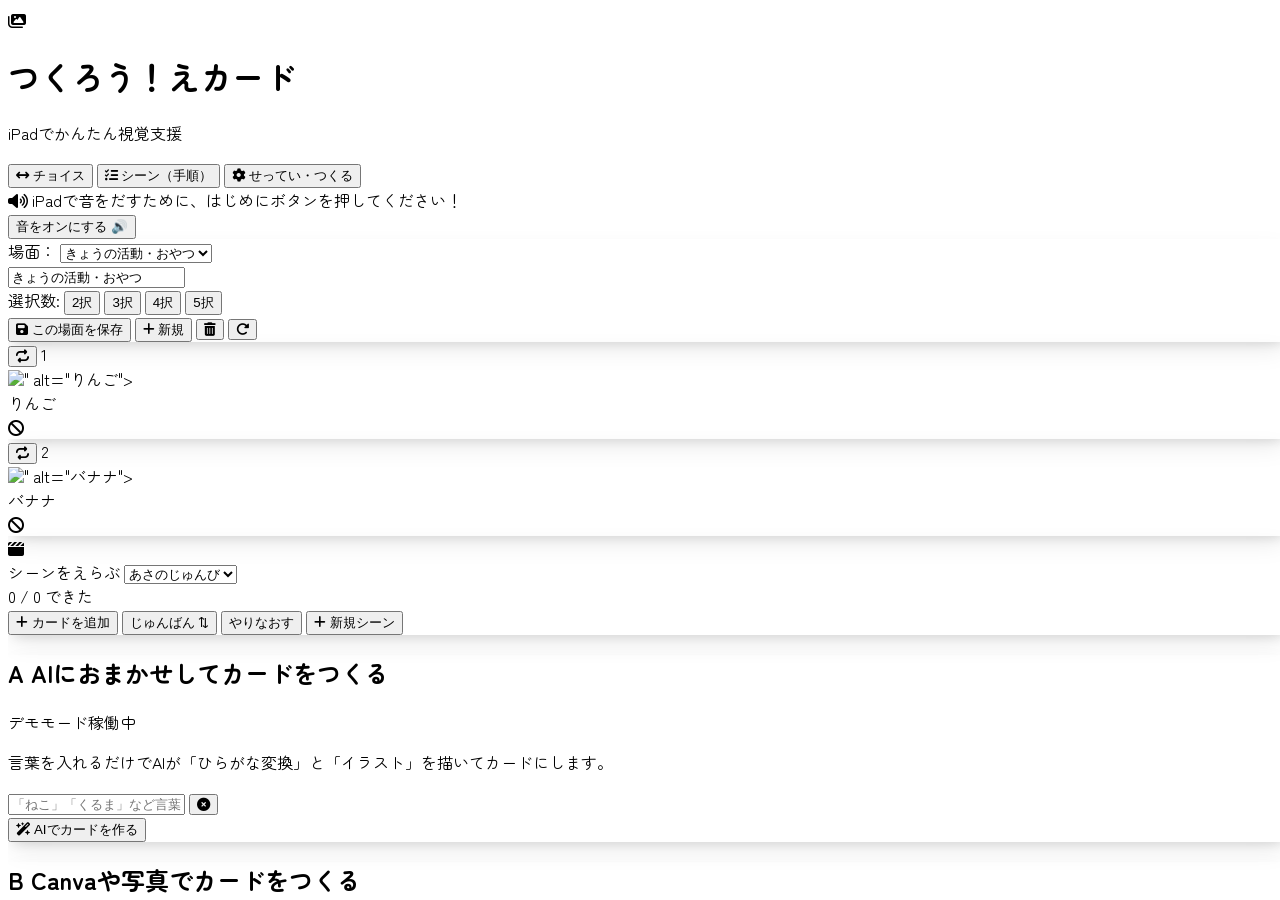
==== index.html @ 582c9079 "Update index.html" ====
<!DOCTYPE html>
<html lang="ja">
<head>
  <meta charset="UTF-8">
  <meta name="viewport" content="width=device-width, initial-scale=1.0, maximum-scale=1.0, user-scalable=no">
  <title>つくろう！えカード</title>
  
  <meta name="apple-mobile-web-app-capable" content="yes">
  <meta name="apple-mobile-web-app-status-bar-style" content="default">
  <meta name="apple-mobile-web-app-title" content="えカード">
  <link rel="apple-touch-icon" href="data:image/svg+xml;utf8,<svg xmlns='http://www.w3.org/2000/svg' viewBox='0 0 100 100'><rect width='100' height='100' rx='20' fill='%236366f1'/><path d='M30,35 Q50,20 70,35 Q80,55 70,70 Q50,85 30,70 Q20,55 30,35 Z' fill='%23ffd1dc'/><circle cx='40' cy='45' r='5' fill='%23fff'/><circle cx='60' cy='45' r='5' fill='%23fff'/><path d='M45,60 Q50,65 55,60' stroke='%23fff' stroke-width='4' stroke-linecap='round' fill='none'/></svg>">

  <script src="https://cdn.tailwindcss.com"></script>
  <link rel="stylesheet" href="https://cdnjs.cloudflare.com/ajax/libs/font-awesome/6.4.0/css/all.min.css">
  <link href="https://fonts.googleapis.com/css2?family=Kosugi+Maru&family=Zen+Maru+Gothic:wght@400;700&display=swap" rel="stylesheet">
  <style>
    body {
      font-family: 'Zen Maru Gothic', 'Kosugi Maru', sans-serif;
      user-select: none;
      -webkit-user-select: none;
      overflow-x: hidden;
    }
    html, body {
      position: fixed;
      width: 100%;
      height: 100%;
    }
    #app-container {
      height: 100%;
      overflow-y: auto;
      -webkit-overflow-scrolling: touch;
    }
    .card-shadow {
      box-shadow: 0 10px 25px -5px rgba(0, 0, 0, 0.1), 0 8px 10px -6px rgba(0, 0, 0, 0.1);
    }
    @keyframes card-bounce {
      0%, 100% { transform: scale(1); }
      50% { transform: scale(1.08); }
    }
    .selected-bounce {
      animation: card-bounce 0.4s ease-in-out;
    }
    @keyframes star-spin {
      0% { transform: scale(0) rotate(0deg); opacity: 0; }
      50% { transform: scale(1.2) rotate(180deg); opacity: 1; }
      100% { transform: scale(1) rotate(360deg); opacity: 1; }
    }
    .star-animation {
      animation: star-spin 0.6s cubic-bezier(0.175, 0.885, 0.32, 1.275) forwards;
    }
    .toggle-checkbox:checked {
      right: 0;
      border-color: #6366f1;
      background-color: #4f46e5;
    }
    .toggle-checkbox:checked + .toggle-label {
      background-color: #a5b4fc;
    }
  </style>
</head>
<body class="bg-indigo-50 text-slate-800">

  <div id="app-container" class="flex flex-col min-h-screen">
    
    <!-- Header -->
    <header class="bg-white border-b-4 border-indigo-200 px-6 py-4 flex flex-col sm:flex-row items-center justify-between gap-4 shrink-0 shadow-sm">
      <div class="flex items-center gap-3">
        <div class="bg-indigo-500 text-white p-3 rounded-2xl shadow-md transform rotate-[-2deg]">
          <i class="fa-solid fa-images text-2xl"></i>
        </div>
        <div>
          <h1 class="text-2xl font-bold text-indigo-700 tracking-wide">つくろう！えカード</h1>
          <p class="text-xs text-indigo-400 font-bold">iPadでかんたん視覚支援</p>
        </div>
      </div>

      <!-- Navigation Tabs -->
      <nav class="flex flex-wrap bg-indigo-100 p-1.5 rounded-2xl gap-1.5 justify-center">
        <button onclick="switchTab('practice')" id="tab-practice" class="px-6 py-2.5 rounded-xl text-sm font-black transition-all duration-300 flex items-center gap-1.5 bg-white text-indigo-700 shadow-sm">
          <i class="fa-solid fa-arrows-left-right"></i> チョイス
        </button>
        <button onclick="switchTab('scenes')" id="tab-scenes" class="px-6 py-2.5 rounded-xl text-sm font-black transition-all duration-300 flex items-center gap-1.5 text-amber-700 hover:bg-white/50">
          <i class="fa-solid fa-list-check text-amber-500"></i> シーン（手順）
        </button>
        <button onclick="switchTab('settings')" id="tab-settings" class="px-6 py-2.5 rounded-xl text-sm font-black transition-all duration-300 flex items-center gap-1.5 text-teal-700 hover:bg-white/50">
          <i class="fa-solid fa-gear text-teal-500"></i> せってい・つくる
        </button>
      </nav>
    </header>

    <!-- Main Content Area -->
    <main class="flex-grow p-4 sm:p-6 max-w-7xl mx-auto w-full flex flex-col">
      
      <!-- Audio Banner -->
      <div id="audio-banner" class="mb-4 bg-amber-100 border-2 border-amber-300 text-amber-800 p-3.5 rounded-2xl flex items-center justify-between gap-3 shadow-sm">
        <div class="flex items-center gap-3">
          <i class="fa-solid fa-volume-high text-xl animate-bounce"></i>
          <span class="text-sm font-bold">iPadで音をだすために、はじめにボタンを押してください！</span>
        </div>
        <button onclick="enableAudio()" class="bg-amber-500 hover:bg-amber-600 text-white px-4 py-2 rounded-xl text-xs font-bold shadow transition-all whitespace-nowrap">
          音をオンにする 🔊
        </button>
      </div>

      <!-- TAB 1: CHOICE -->
      <section id="page-practice" class="space-y-4 flex-grow flex flex-col justify-between">
        
        <!-- Choice Top Control Bar -->
        <div class="bg-white p-4 rounded-3xl border-4 border-indigo-200 card-shadow flex flex-col lg:flex-row items-center justify-between gap-4">
          
          <div class="flex flex-wrap items-center gap-3 w-full lg:w-auto">
            <div class="flex items-center gap-2">
              <span class="text-xs font-black text-indigo-700 whitespace-nowrap">場面：</span>
              <select id="choice-scene-select" onchange="onChoiceSceneSelectChange(this.value)" class="bg-indigo-50 border-2 border-indigo-300 text-indigo-900 text-sm font-black rounded-xl px-3 py-2 focus:outline-none focus:border-indigo-500 cursor-pointer min-w-[150px]">
              </select>
            </div>
            
            <div class="flex items-center gap-1.5 flex-grow sm:flex-grow-0">
              <input type="text" id="choice-scene-name-input" placeholder="場面の名前 (例: おやつ)" class="bg-slate-50 border-2 border-slate-200 text-slate-800 text-sm font-bold rounded-xl px-3 py-1.5 focus:outline-none focus:border-indigo-400 w-full sm:w-44">
            </div>
          </div>

          <div class="flex flex-wrap items-center gap-2 w-full lg:w-auto justify-end">
            <div class="flex items-center bg-slate-100 p-1 rounded-2xl border border-slate-200">
              <span class="text-[10px] font-black text-slate-500 px-1.5">選択数:</span>
              <button onclick="setChoiceCount(2)" id="btn-choice-count-2" class="px-3 py-1.5 rounded-xl text-xs font-black transition-all bg-indigo-600 text-white shadow-sm">2択</button>
              <button onclick="setChoiceCount(3)" id="btn-choice-count-3" class="px-3 py-1.5 rounded-xl text-xs font-black transition-all text-slate-600 hover:bg-white/60">3択</button>
              <button onclick="setChoiceCount(4)" id="btn-choice-count-4" class="px-3 py-1.5 rounded-xl text-xs font-black transition-all text-slate-600 hover:bg-white/60">4択</button>
              <button onclick="setChoiceCount(5)" id="btn-choice-count-5" class="px-3 py-1.5 rounded-xl text-xs font-black transition-all text-slate-600 hover:bg-white/60">5択</button>
            </div>

            <button onclick="saveCurrentChoiceScene()" class="bg-emerald-600 hover:bg-emerald-700 text-white px-4 py-2 rounded-xl text-xs font-black shadow transition-all whitespace-nowrap flex items-center gap-1">
              <i class="fa-solid fa-floppy-disk"></i> この場面を保存
            </button>
            <button onclick="createNewChoiceScene()" class="bg-indigo-600 hover:bg-indigo-700 text-white px-3.5 py-2 rounded-xl text-xs font-black shadow transition-all whitespace-nowrap flex items-center gap-1">
              <i class="fa-solid fa-plus"></i> 新規
            </button>
            <button onclick="deleteCurrentChoiceScene()" class="bg-rose-50 hover:bg-rose-100 text-rose-600 border border-rose-200 px-3 py-2 rounded-xl text-xs font-black transition-all whitespace-nowrap" title="現在の場面を削除">
              <i class="fa-solid fa-trash-can"></i>
            </button>
            <button onclick="resetPracticeSelection()" class="bg-slate-100 hover:bg-slate-200 text-slate-700 px-3 py-2 rounded-xl text-xs font-black transition-all whitespace-nowrap" title="選び直す">
              <i class="fa-solid fa-rotate-right"></i>
            </button>
          </div>

        </div>

        <div id="choice-cards-container" class="my-auto py-2 flex-grow flex items-center justify-center w-full min-h-[320px]">
        </div>

      </section>

      <!-- TAB 2: SCENES -->
      <section id="page-scenes" class="hidden space-y-4 flex-grow flex-col">
        <div class="bg-white p-4 rounded-3xl border-4 border-amber-200 card-shadow flex flex-col md:flex-row items-center justify-between gap-4">
          <div class="flex items-center gap-3 w-full md:w-auto">
            <div class="bg-amber-500 text-white w-10 h-10 rounded-2xl flex items-center justify-center text-lg font-black shadow-sm">
              <i class="fa-solid fa-clapperboard"></i>
            </div>
            <div class="flex-grow">
              <span class="text-[10px] font-black text-amber-600 uppercase tracking-wider block">シーンをえらぶ</span>
              <select id="scene-select" onchange="onSceneSelectChange(this.value)" class="bg-amber-50 border-2 border-amber-300 text-amber-900 text-base font-black rounded-xl px-3 py-1.5 focus:outline-none focus:border-amber-500 cursor-pointer w-full sm:w-64">
              </select>
            </div>
          </div>

          <div class="flex flex-wrap items-center gap-2 w-full md:w-auto justify-end">
            <div class="flex-grow md:flex-grow-0 w-36 sm:w-44 bg-slate-100 h-6 rounded-full p-0.5 overflow-hidden relative border border-slate-200">
              <div id="scene-progress" class="bg-amber-400 h-full rounded-full transition-all duration-500" style="width: 0%"></div>
              <span id="scene-progress-text" class="absolute inset-0 text-[10px] font-black text-slate-700 text-center flex items-center justify-center">0 / 0 できた</span>
            </div>
            <button onclick="openAddCardToSceneModal()" class="bg-indigo-600 hover:bg-indigo-700 text-white px-3.5 py-2 rounded-xl text-xs font-black shadow transition-all whitespace-nowrap flex items-center gap-1">
              <i class="fa-solid fa-plus"></i> カードを追加
            </button>
            <button onclick="toggleSceneSortMode()" id="btn-sort-scene" class="bg-amber-50 hover:bg-amber-100 text-amber-800 border border-amber-300 px-3.5 py-2 rounded-xl text-xs font-black shadow-sm transition-all whitespace-nowrap">
              じゅんばん ⇅
            </button>
            <button onclick="resetCurrentScene()" class="bg-slate-100 hover:bg-slate-200 text-slate-700 px-3.5 py-2 rounded-xl text-xs font-black transition-all whitespace-nowrap">
              やりなおす
            </button>
            <button onclick="openNewSceneModal()" class="bg-emerald-600 hover:bg-emerald-700 text-white px-3.5 py-2 rounded-xl text-xs font-black shadow transition-all whitespace-nowrap flex items-center gap-1">
              <i class="fa-solid fa-plus"></i> 新規シーン
            </button>
          </div>
        </div>

        <div id="scene-grid" class="grid grid-cols-2 sm:grid-cols-4 md:grid-cols-6 lg:grid-cols-7 gap-3 py-2 flex-grow items-stretch"></div>
      </section>

      <!-- TAB 3: SETTINGS & CREATE -->
      <section id="page-settings" class="hidden space-y-6 flex-grow flex-col">
        
        <!-- CARD CREATION SECTION -->
        <div class="grid grid-cols-1 lg:grid-cols-2 gap-6">
          <!-- Plan A: AI -->
          <div class="bg-white p-5 rounded-3xl border-4 border-indigo-100 card-shadow flex flex-col justify-between">
            <div>
              <div class="flex items-center justify-between mb-3">
                <h2 class="text-base sm:text-lg font-black text-slate-700 flex items-center gap-2">
                  <span class="bg-indigo-100 text-indigo-700 w-7 h-7 rounded-full flex items-center justify-center text-sm font-black">A</span>
                  AIにおまかせしてカードをつくる
                </h2>
                <span id="api-status-badge" class="px-2.5 py-1 rounded-full text-[10px] font-black bg-amber-100 text-amber-800 border border-amber-200">
                  デモモード稼働中
                </span>
              </div>
              <p class="text-xs text-slate-400 mb-4">言葉を入れるだけでAIが「ひらがな変換」と「イラスト」を描いてカードにします。</p>
              
              <div class="relative w-full mb-3">
                <input type="text" id="card-input-word" placeholder="「ねこ」「くるま」など言葉をいれてね" 
                       class="w-full px-4 py-3.5 bg-slate-50 border-2 border-slate-200 rounded-xl focus:outline-none focus:border-indigo-400 text-base font-medium transition-all">
                <button onclick="clearInput()" class="absolute right-3 top-1/2 -translate-y-1/2 text-slate-400 hover:text-slate-600">
                  <i class="fa-solid fa-circle-xmark text-lg"></i>
                </button>
              </div>
            </div>
            
            <div class="flex items-center justify-end gap-3 pt-2">
              <button onclick="generateCard()" id="btn-generate" class="bg-gradient-to-r from-indigo-500 to-indigo-600 hover:from-indigo-600 hover:to-indigo-700 text-white px-6 py-3.5 rounded-xl font-bold text-sm shadow-md transition-all flex items-center justify-center gap-2 w-full sm:w-auto">
                <i class="fa-solid fa-wand-magic-sparkles"></i> AIでカードを作る
              </button>
            </div>
          </div>

          <!-- Plan B: Upload -->
          <div class="bg-white p-5 rounded-3xl border-4 border-teal-100 card-shadow flex flex-col justify-between">
            <div>
              <h2 class="text-base sm:text-lg font-black text-slate-700 flex items-center gap-2 mb-3">
                <span class="bg-teal-100 text-teal-700 w-7 h-7 rounded-full flex items-center justify-center text-sm font-black">B</span>
                Canvaや写真でカードをつくる
              </h2>
              <p class="text-xs text-slate-400 mb-4">iPadの写真アルバムやCanvaの画像を選んで、オリジナルの絵カードを作れます。</p>
              
              <div class="grid grid-cols-1 sm:grid-cols-2 gap-3 mb-3">
                <input type="text" id="upload-card-word" placeholder="えカードの名前 (例: ぶどう)" 
                       class="w-full px-4 py-3 bg-slate-50 border-2 border-slate-200 rounded-xl focus:outline-none focus:border-teal-400 text-sm font-medium transition-all">
                
                <div class="relative w-full">
                  <input type="file" id="upload-card-file" accept="image/*" onchange="previewUploadImage(event)" class="hidden">
                  <button type="button" onclick="triggerUploadFileInput()" class="w-full bg-slate-100 hover:bg-slate-200 border-2 border-dashed border-slate-300 hover:border-teal-300 text-slate-600 py-3 rounded-xl text-xs font-black transition-all flex items-center justify-center gap-2">
                    <i class="fa-solid fa-cloud-arrow-up text-sm text-teal-600"></i> <span id="upload-file-label-text">画像ファイルを選択</span>
                  </button>
                </div>
              </div>
            </div>

            <div class="flex items-center justify-between gap-3 border-t border-slate-100 pt-3">
              <div class="flex items-center gap-2">
                <div id="upload-preview-container" class="hidden w-11 h-11 bg-slate-100 border border-slate-200 rounded-lg overflow-hidden flex items-center justify-center p-0.5 relative">
                  <img id="upload-preview-img" class="w-full h-full object-contain" src="" alt="">
                </div>
                <div class="flex flex-col">
                  <span id="upload-status-subtext" class="text-[10px] text-slate-400 font-bold max-w-[140px] truncate">画像未選択</span>
                  <button type="button" id="btn-reselect-upload" onclick="triggerUploadFileInput()" class="hidden text-[10px] text-teal-600 hover:underline font-bold text-left">別の画像を選び直す ↺</button>
                </div>
              </div>
              <button onclick="createUploadedCard()" class="bg-teal-600 hover:bg-teal-700 text-white px-6 py-3 rounded-xl font-bold text-sm shadow-md transition-all flex items-center justify-center gap-2">
                <i class="fa-solid fa-circle-check"></i> この画像で登録
              </button>
            </div>
          </div>
        </div>

        <!-- LIBRARY MANAGER SECTION -->
        <div class="bg-white p-6 rounded-3xl border-4 border-indigo-100 card-shadow">
          <div class="flex flex-col sm:flex-row items-start sm:items-center justify-between gap-3 mb-4 pb-3 border-b border-slate-100">
            <h2 class="text-lg font-bold text-slate-700 flex items-center gap-2">
              <i class="fa-solid fa-box-archive text-indigo-500"></i>
              登録済みの絵カード（ライブラリ）
              <span id="library-count" class="bg-indigo-100 text-indigo-700 text-xs px-2.5 py-1 rounded-full font-bold">0枚</span>
            </h2>
            
            <div class="flex flex-wrap items-center gap-2 w-full sm:w-auto">
              <button onclick="confirmResetLibrary()" class="text-xs text-rose-500 hover:text-rose-700 font-bold flex items-center gap-1 px-3 py-2 rounded-xl hover:bg-rose-50 transition-all">
                <i class="fa-solid fa-trash-can"></i> すべて削除
              </button>
            </div>
          </div>

          <div id="library-empty" class="flex-grow flex flex-col items-center justify-center py-8 text-slate-400">
            <div class="bg-slate-50 p-6 rounded-full mb-3">
              <i class="fa-regular fa-image text-4xl text-slate-300"></i>
            </div>
            <p class="text-sm font-bold">まだ絵カードがありません</p>
          </div>

          <div id="library-grid" class="hidden grid grid-cols-2 sm:grid-cols-3 md:grid-cols-4 lg:grid-cols-6 gap-4 overflow-y-auto max-h-[350px] p-1"></div>
        </div>

        <!-- BACKUP & RESTORE -->
        <div class="bg-white p-5 rounded-3xl border-4 border-indigo-200 card-shadow">
          <div class="flex items-center gap-2 border-b-2 border-slate-100 pb-3 mb-4">
            <span class="bg-indigo-600 text-white w-8 h-8 rounded-full flex items-center justify-center text-sm">
              <i class="fa-solid fa-floppy-disk"></i>
            </span>
            <h2 class="text-xl font-black text-slate-800">絵カード・シーン・チョイスのバックアップ保存</h2>
          </div>
          <p class="text-xs text-slate-500 mb-4 leading-relaxed">
            作った絵カードや全シーン、チョイスの全場面設定を<strong>1つのバックアップファイルとしてダウンロード保存</strong>できます。
          </p>
          
          <div class="grid grid-cols-1 sm:grid-cols-2 gap-3">
            <button onclick="exportBackupData()" class="bg-indigo-600 hover:bg-indigo-700 text-white p-4 rounded-2xl font-black text-sm shadow transition-all flex items-center justify-center gap-2">
              <i class="fa-solid fa-download text-lg"></i>
              バックアップを保存 📥
            </button>

            <div class="relative">
              <input type="file" id="backup-file-input" accept=".json" onchange="importBackupData(event)" class="hidden">
              <button onclick="document.getElementById('backup-file-input').click()" class="w-full bg-teal-600 hover:bg-teal-700 text-white p-4 rounded-2xl font-black text-sm shadow transition-all flex items-center justify-center gap-2">
                <i class="fa-solid fa-upload text-lg"></i>
                バックアップから復元 📤
              </button>
            </div>
          </div>
        </div>

        <!-- SCENE EDIT -->
        <div class="bg-white p-5 rounded-3xl border-4 border-teal-100 card-shadow">
          <div class="flex flex-col md:flex-row md:items-center justify-between gap-3 border-b-2 border-slate-100 pb-3 mb-4">
            <div class="flex items-center gap-2">
              <span class="bg-teal-500 text-white w-8 h-8 rounded-full flex items-center justify-center text-sm">
                <i class="fa-solid fa-sliders"></i>
              </span>
              <h2 class="text-xl font-black text-slate-800">シーン・手順ステップの編集</h2>
            </div>
            <div class="flex flex-wrap gap-2">
              <button onclick="deleteCurrentScene()" id="btn-delete-scene" class="bg-rose-50 hover:bg-rose-100 text-rose-600 border border-rose-200 px-3.5 py-2 rounded-xl text-xs font-black transition-all">
                このシーンを削除
              </button>
              <button onclick="addNewStepToCurrentScene()" class="bg-amber-500 hover:bg-amber-600 text-white px-4 py-2 rounded-xl text-xs font-black shadow-sm transition-all flex items-center gap-1">
                <i class="fa-solid fa-plus"></i> ステップ追加
              </button>
            </div>
          </div>

          <div class="flex flex-wrap items-center justify-between gap-3 bg-slate-50 p-3 rounded-2xl mb-4 border border-slate-200">
            <div class="flex items-center gap-2">
              <span class="text-xs font-black text-slate-600">編集するシーン：</span>
              <select id="settings-scene-select" onchange="onSettingsSceneSelectChange(this.value)" class="bg-white border-2 border-teal-300 text-teal-900 text-sm font-black rounded-xl px-3 py-1.5 focus:outline-none focus:border-teal-500 cursor-pointer">
              </select>
            </div>
            <div class="flex items-center gap-2">
              <span class="text-xs font-black text-slate-600">シーン名：</span>
              <input type="text" id="settings-scene-name-input" class="px-3 py-1.5 bg-white border-2 border-slate-200 rounded-xl text-xs font-bold focus:outline-none focus:border-teal-400">
              <button onclick="renameCurrentScene()" class="bg-slate-200 hover:bg-slate-300 text-slate-700 px-3 py-1.5 rounded-xl text-xs font-bold transition-all">
                改名
              </button>
            </div>
          </div>

          <div id="settings-form-container" class="space-y-4 max-h-[500px] overflow-y-auto pr-2"></div>
        </div>

        <!-- API Key Widget -->
        <div class="bg-white p-5 rounded-3xl border-4 border-indigo-100 card-shadow">
          <div class="flex items-center gap-2 border-b-2 border-slate-100 pb-3 mb-4">
            <span class="bg-indigo-500 text-white w-8 h-8 rounded-full flex items-center justify-center text-sm">
              <i class="fa-solid fa-key"></i>
            </span>
            <h2 class="text-xl font-black text-slate-800">Google Gemini / Imagen API 設定</h2>
          </div>
          <p class="text-xs text-slate-500 mb-3">
            Google AI Studio APIキーを設定できます。未設定でもローカルデモモードで快適に動作します。
          </p>
          <div class="flex flex-col sm:flex-row gap-3">
            <input type="password" id="settings-api-key-input" placeholder="AI StudioのAPIキーを入力してください (AIzaSy...)" 
                   class="flex-grow px-4 py-3 bg-slate-50 border-2 border-slate-200 rounded-xl focus:border-indigo-400 text-sm font-bold">
            <div class="flex gap-2">
              <button onclick="saveApiKey()" class="bg-indigo-600 hover:bg-indigo-700 text-white px-6 py-3 rounded-xl text-sm font-bold shadow transition-all whitespace-nowrap">
                キーを保存 💾
              </button>
              <button onclick="testGeneralApiKey()" class="bg-teal-500 hover:bg-teal-600 text-white px-6 py-3 rounded-xl text-sm font-bold shadow transition-all whitespace-nowrap flex items-center gap-1.5">
                <i class="fa-solid fa-rotate animate-spin hidden" id="general-test-spinner"></i> 動作テスト ⚡
              </button>
            </div>
          </div>
        </div>

      </section>

    </main>

    <!-- CHOICE CARD PICKER & INSTANT CREATOR MODAL -->
    <div id="choice-slot-modal" class="hidden fixed inset-0 bg-slate-900/60 backdrop-blur-sm flex items-center justify-center z-50 p-4">
      <div class="bg-white rounded-[32px] border-4 border-indigo-200 max-w-2xl w-full max-h-[85vh] flex flex-col overflow-hidden shadow-2xl animate-scale">
        
        <div class="bg-indigo-50 px-6 py-4 border-b border-indigo-100 flex flex-col sm:flex-row sm:items-center justify-between gap-3">
          <h3 class="text-base sm:text-lg font-black text-indigo-900 flex items-center gap-2">
            <span id="choice-modal-slot-title" class="bg-indigo-600 text-white text-xs px-2.5 py-1 rounded-lg">1つ目のカード</span>
            カードをえらぶ・つくる
          </h3>
          <button onclick="closeChoiceSlotModal()" class="text-slate-400 hover:text-slate-600 self-end sm:self-auto">
            <i class="fa-solid fa-xmark text-2xl"></i>
          </button>
        </div>

        <div class="flex bg-slate-100 p-2 gap-2 border-b border-slate-200">
          <button type="button" onclick="switchChoiceModalTab('library')" id="tab-choice-modal-library" class="flex-1 py-2.5 rounded-xl text-xs font-black transition-all bg-white text-indigo-700 shadow-sm flex items-center justify-center gap-1.5">
            <i class="fa-solid fa-box-archive"></i> 保存済みから選ぶ
          </button>
          <button type="button" onclick="switchChoiceModalTab('create')" id="tab-choice-modal-create" class="flex-1 py-2.5 rounded-xl text-xs font-black transition-all text-slate-600 hover:bg-white/60 flex items-center justify-center gap-1.5">
            <i class="fa-solid fa-camera"></i> 写真・新規作成
          </button>
        </div>

        <div class="p-6 overflow-y-auto flex-grow">
          <div id="choice-modal-view-library" class="space-y-4">
            <p class="text-xs text-slate-400 font-bold">カードを1回タップすると、すぐにboxにセットされます。</p>
            <div id="choice-modal-library-grid" class="grid grid-cols-2 sm:grid-cols-3 md:grid-cols-4 gap-4"></div>
            <div id="choice-modal-library-empty" class="hidden text-center py-10 text-slate-400">
              <i class="fa-regular fa-image text-4xl mb-2 text-slate-300"></i>
              <p class="font-bold text-sm">保存されているカードがありません</p>
              <p class="text-xs mt-1">上の「写真・新規作成」タブから新しいカードを作ってみよう！</p>
            </div>
          </div>

          <div id="choice-modal-view-create" class="hidden space-y-5">
            <div class="grid grid-cols-1 sm:grid-cols-2 gap-3">
              <input type="file" id="choice-instant-camera-input" accept="image/*" capture="environment" onchange="previewChoiceInstantImage(event)" class="hidden">
              <button type="button" onclick="document.getElementById('choice-instant-camera-input').click()" class="bg-indigo-50 hover:bg-indigo-100 border-2 border-indigo-200 text-indigo-700 py-3.5 rounded-2xl text-xs font-black transition-all flex items-center justify-center gap-2 shadow-sm">
                <i class="fa-solid fa-camera text-base text-indigo-600"></i> 写真を撮る (カメラ)
              </button>

              <input type="file" id="choice-instant-photo-input" accept="image/*" onchange="previewChoiceInstantImage(event)" class="hidden">
              <button type="button" onclick="document.getElementById('choice-instant-photo-input').click()" class="bg-teal-50 hover:bg-teal-100 border-2 border-teal-200 text-teal-700 py-3.5 rounded-2xl text-xs font-black transition-all flex items-center justify-center gap-2 shadow-sm">
                <i class="fa-solid fa-image text-base text-teal-600"></i> 写真から選ぶ (アルバム)
              </button>
            </div>

            <div class="flex flex-col sm:flex-row items-center gap-4 bg-slate-50 p-4 rounded-2xl border border-slate-200">
              <div class="w-24 h-24 bg-white rounded-xl border-2 border-slate-200 p-1 flex items-center justify-center overflow-hidden shrink-0 shadow-sm">
                <img id="choice-instant-preview-img" class="w-full h-full object-contain pointer-events-none" src="" alt="">
                <span id="choice-instant-preview-placeholder" class="text-[10px] text-slate-300 font-bold">写真未選択</span>
              </div>
              <div class="flex-grow w-full space-y-2">
                <label class="block text-xs font-black text-slate-700">カードの名前（ことば）</label>
                <input type="text" id="choice-instant-word-input" placeholder="例: プリン" class="w-full px-4 py-3 bg-white border-2 border-slate-200 rounded-xl focus:outline-none focus:border-indigo-400 text-sm font-bold">
              </div>
            </div>

            <button type="button" onclick="submitCreateChoiceInstantCard()" class="w-full bg-indigo-600 hover:bg-indigo-700 text-white py-3.5 rounded-2xl font-black text-sm shadow transition-all flex items-center justify-center gap-2">
              <i class="fa-solid fa-check"></i> このカードを作ってセットする 🌟
            </button>
          </div>

        </div>
      </div>
    </div>

    <!-- NEW ROUTINE SCENE MODAL -->
    <div id="new-scene-modal" class="hidden fixed inset-0 bg-slate-900/60 backdrop-blur-sm flex items-center justify-center z-50 p-4">
      <div class="bg-white rounded-[32px] border-4 border-amber-200 max-w-sm w-full p-6 text-center shadow-2xl">
        <div class="w-14 h-14 bg-amber-100 text-amber-600 rounded-2xl mx-auto mb-3 flex items-center justify-center text-2xl">
          <i class="fa-solid fa-clapperboard"></i>
        </div>
        <h3 class="text-lg font-black text-slate-800">あたらしいシーンをつくる</h3>
        <p class="text-xs text-slate-400 mt-1 mb-4">場面の名前を入れてね（例: きゅうしょく、たいいく）</p>
        <input type="text" id="new-scene-title-input" placeholder="シーン名を入力" class="w-full px-4 py-3 bg-slate-50 border-2 border-slate-200 rounded-xl focus:outline-none focus:border-amber-400 text-sm font-bold mb-4">
        <div class="flex justify-center gap-2">
          <button onclick="closeNewSceneModal()" class="bg-slate-100 hover:bg-slate-200 text-slate-700 px-5 py-2.5 rounded-xl font-bold text-xs transition-all">
            キャンセル
          </button>
          <button onclick="submitCreateNewScene()" class="bg-amber-500 hover:bg-amber-600 text-white px-6 py-2.5 rounded-xl font-bold text-xs shadow transition-all">
            シーンを作成 🌟
          </button>
        </div>
      </div>
    </div>

    <!-- ICON / CARD PICKER MODAL (シーン用) -->
    <div id="icon-picker-modal" class="hidden fixed inset-0 bg-slate-900/60 backdrop-blur-sm flex items-center justify-center z-50 p-4">
      <div class="bg-white rounded-[32px] border-4 border-teal-100 max-w-2xl w-full max-h-[85vh] flex flex-col overflow-hidden shadow-2xl">
        <div class="bg-teal-50 px-6 py-4 border-b border-teal-100 flex items-center justify-between">
          <h3 id="icon-picker-title" class="text-lg font-black text-teal-800">カードをえらぶ</h3>
          <button onclick="closeIconPicker()" class="text-slate-400 hover:text-slate-600">
            <i class="fa-solid fa-xmark text-xl"></i>
          </button>
        </div>
        <div class="p-6 overflow-y-auto flex-grow space-y-6">
          <div>
            <h4 class="text-xs font-black text-slate-400 uppercase tracking-wider mb-2">作った絵カード（ライブラリ）</h4>
            <div id="icon-picker-customs" class="grid grid-cols-3 sm:grid-cols-6 gap-3"></div>
            <div id="icon-picker-customs-empty" class="hidden text-center py-4 bg-slate-50 rounded-2xl text-slate-400 text-xs mt-1">
              作った絵カードがありません。「せってい・つくる」からカードを作るとここから選べます。
            </div>
          </div>
          <div>
            <h4 class="text-xs font-black text-slate-400 uppercase tracking-wider mb-2">おすすめ準備アイコン (プリセット)</h4>
            <div id="icon-picker-presets" class="grid grid-cols-3 sm:grid-cols-6 gap-3"></div>
          </div>
        </div>
      </div>
    </div>

    <!-- CARD EDIT MODAL -->
    <div id="edit-card-modal" class="hidden fixed inset-0 bg-slate-900/60 backdrop-blur-sm flex items-center justify-center z-50 p-4">
      <div class="bg-white rounded-[32px] border-4 border-indigo-200 max-w-lg w-full overflow-hidden shadow-2xl">
        <div class="bg-indigo-50 px-6 py-4 border-b border-indigo-100 flex items-center justify-between">
          <h3 class="text-base sm:text-lg font-black text-indigo-900 flex items-center gap-2">
            <i class="fa-solid fa-pen-to-square text-indigo-600"></i> 絵カードを修正・選び直す
          </h3>
          <button onclick="closeEditCardModal()" class="text-slate-400 hover:text-slate-600">
            <i class="fa-solid fa-xmark text-xl"></i>
          </button>
        </div>
        
        <div class="p-6 space-y-5">
          <input type="hidden" id="edit-card-id">
          
          <div class="flex flex-col sm:flex-row items-center gap-4 bg-slate-50 p-4 rounded-2xl border border-slate-200">
            <div class="w-24 h-24 bg-white rounded-xl border-2 border-slate-200 p-1 flex items-center justify-center overflow-hidden shrink-0 shadow-sm">
              <img id="edit-preview-img" class="w-full h-full object-contain pointer-events-none" src="" alt="">
            </div>
            
            <div class="space-y-2 text-center sm:text-left flex-grow w-full">
              <span class="text-xs font-black text-slate-700 block">写真・イラストの変更</span>
              <input type="file" id="edit-file-input" accept="image/*" onchange="previewEditImage(event)" class="hidden">
              
              <div class="flex flex-wrap gap-2 justify-center sm:justify-start">
                <button type="button" onclick="triggerEditFileInput()" class="bg-white hover:bg-slate-100 border border-slate-300 text-slate-700 px-3 py-1.5 rounded-xl text-xs font-bold transition-all shadow-sm flex items-center gap-1">
                  <i class="fa-solid fa-image text-teal-600"></i> 別の写真を選ぶ
                </button>
                <button type="button" onclick="openPresetSelectForEdit()" class="bg-white hover:bg-slate-100 border border-slate-300 text-slate-700 px-3 py-1.5 rounded-xl text-xs font-bold transition-all shadow-sm flex items-center gap-1">
                  <i class="fa-solid fa-icons text-amber-500"></i> イラスト一覧
                </button>
                <button type="button" onclick="resetEditImageToOriginal()" class="text-[10px] text-slate-400 hover:text-slate-600 underline font-bold px-1 py-1">
                  元に戻す
                </button>
              </div>
            </div>
          </div>

          <div>
            <label class="block text-xs font-black text-slate-600 mb-1">えカードの名前（ことば）</label>
            <input type="text" id="edit-word-input" class="w-full px-4 py-3 bg-slate-50 border-2 border-slate-200 rounded-xl focus:outline-none focus:border-indigo-400 text-base font-bold transition-all">
          </div>

          <div class="flex justify-end gap-2 pt-2 border-t border-slate-100">
            <button onclick="closeEditCardModal()" class="px-5 py-2.5 rounded-xl text-xs font-bold text-slate-600 hover:bg-slate-100 transition-all">
              キャンセル
            </button>
            <button onclick="saveCardEdits()" class="bg-indigo-600 hover:bg-indigo-700 text-white px-6 py-2.5 rounded-xl text-xs font-bold shadow transition-all flex items-center gap-1.5">
              <i class="fa-solid fa-check"></i> 修正を保存する
            </button>
          </div>
        </div>
      </div>
    </div>

    <!-- PRESET SELECT MODAL FOR EDIT CARD -->
    <div id="edit-preset-modal" class="hidden fixed inset-0 bg-slate-900/60 backdrop-blur-sm flex items-center justify-center z-50 p-4">
      <div class="bg-white rounded-[32px] border-4 border-amber-200 max-w-lg w-full max-h-[80vh] flex flex-col overflow-hidden shadow-2xl">
        <div class="bg-amber-50 px-6 py-4 border-b border-amber-100 flex items-center justify-between">
          <h3 class="text-base font-black text-amber-900">イラストをえらぶ</h3>
          <button onclick="closeEditPresetModal()" class="text-slate-400 hover:text-slate-600">
            <i class="fa-solid fa-xmark text-xl"></i>
          </button>
        </div>
        <div class="p-6 overflow-y-auto flex-grow">
          <div id="edit-presets-container" class="grid grid-cols-3 sm:grid-cols-4 gap-3"></div>
        </div>
      </div>
    </div>

    <!-- Celebration Modal -->
    <div id="celebration-overlay" class="hidden fixed inset-0 bg-slate-900/70 backdrop-blur-md flex items-center justify-center z-50 p-4">
      <div class="bg-white border-8 border-yellow-300 rounded-[40px] max-w-md w-full p-8 text-center shadow-2xl relative overflow-hidden transform scale-95 transition-all">
        <div class="relative z-10 space-y-6">
          <div class="w-28 h-28 bg-gradient-to-tr from-amber-400 to-yellow-300 text-white rounded-full mx-auto flex items-center justify-center text-5xl shadow-lg star-animation border-4 border-white">
            <i class="fa-solid fa-star text-white drop-shadow"></i>
          </div>
          <div>
            <h3 class="text-3xl font-black text-indigo-900 tracking-wide">たいへんよくできました！</h3>
            <p class="text-slate-500 font-bold text-sm mt-3 px-2">
              じゅんびがぜんぶ終わったよ！とってもかっこいいね！
            </p>
          </div>
          <button onclick="closeCelebration()" class="w-full bg-gradient-to-r from-emerald-500 to-teal-500 hover:from-emerald-600 hover:to-teal-600 text-white text-lg font-black py-4 rounded-2xl shadow-lg transition-all transform active:scale-95">
            おわり！ 🌟
          </button>
        </div>
      </div>
    </div>

    <!-- Loading Overlay -->
    <div id="loading-overlay" class="hidden fixed inset-0 bg-slate-900/60 backdrop-blur-sm flex flex-col items-center justify-center z-50">
      <div class="bg-white p-8 rounded-[32px] border-4 border-indigo-200 flex flex-col items-center space-y-4 max-w-sm w-full text-center shadow-2xl mx-4">
        <div class="relative w-20 h-20">
          <div class="absolute inset-0 rounded-full border-4 border-indigo-100"></div>
          <div class="absolute inset-0 rounded-full border-4 border-indigo-500 border-t-transparent animate-spin"></div>
          <div class="absolute inset-4 bg-indigo-50 rounded-full flex items-center justify-center text-indigo-500">
            <i class="fa-solid fa-paintbrush text-2xl animate-pulse"></i>
          </div>
        </div>
        <div>
          <h4 class="text-lg font-black text-slate-700">お絵描き中...</h4>
          <p id="loading-status-text" class="text-xs text-slate-400 mt-1">かわいいイラストを描いています。<br>ちょっと待ってね！</p>
        </div>
      </div>
    </div>

    <!-- Alert Dialog -->
    <div id="custom-alert" class="hidden fixed inset-0 bg-slate-900/60 backdrop-blur-sm flex items-center justify-center z-50 p-4">
      <div class="bg-white rounded-[24px] border-4 border-indigo-100 max-w-sm w-full p-6 text-center shadow-2xl">
        <div id="alert-icon-container" class="w-16 h-16 rounded-full mx-auto mb-4 flex items-center justify-center text-2xl"></div>
        <h3 id="alert-title" class="text-lg font-black text-slate-800">タイトル</h3>
        <p id="alert-message" class="text-sm text-slate-500 mt-2">メッセージ内容</p>
        <div class="mt-6 flex justify-center gap-2">
          <button id="alert-btn-cancel" onclick="closeAlert(false)" class="hidden bg-slate-100 hover:bg-slate-200 text-slate-700 px-5 py-2.5 rounded-xl font-bold text-sm transition-all"></button>
          <button id="alert-btn-ok" onclick="closeAlert(true)" class="bg-indigo-500 hover:bg-indigo-600 text-white px-6 py-2.5 rounded-xl font-bold text-sm shadow transition-all">OK</button>
        </div>
      </div>
    </div>

    <footer class="bg-slate-50 border-t border-slate-200 py-4 px-6 text-center text-xs text-slate-400 font-medium shrink-0">
      <p>© 2026 つくろう！えカード - iPadえカードアプリ</p>
    </footer>

  </div>

  <script>
    // === グローバル共通変数 ===
    let GEMINI_API_KEY = "";
    let db = null;
    let library = [];
    let currentTab = 'practice';
    
    // CHOICE STATES
    let choiceScenes = [];
    let currentChoiceSceneId = 'c_default';
    let selectedChoiceCardIndex = null;
    let currentChoicePickerIndex = null;
    let choiceInstantPhotoBase64 = "";

    // SCENES DATA
    let scenes = [];
    let currentSceneId = 'morning';
    let sceneCheckStates = {};
    let isSortModeScene = false;

    let alertPromiseResolve = null;
    let audioCtx = null;
    let uploadedImageBase64 = "";
    
    let editingCardOriginalImage = "";
    let editingCardImageBase64 = "";
    let activeEditStepIdx = -1;
    let iconPickerMode = 'change';

    const fallbackSVGs = {
      apple: `data:image/svg+xml;utf8,<svg xmlns="http://www.w3.org/2000/svg" viewBox="0 0 100 100"><circle cx="50" cy="53" r="35" fill="%23f43f5e"/><path d="M50,18 C52,25 45,30 40,30 C38,22 45,18 50,18 Z" fill="%2322c55e"/><path d="M50,22 L50,10" stroke="%2378350f" stroke-width="4" stroke-linecap="round"/><circle cx="38" cy="45" r="4" fill="%23fff" opacity="0.8"/><circle cx="62" cy="45" r="4" fill="%23fff" opacity="0.8"/><path d="M42,62 Q50,68 58,62" stroke="%23fff" stroke-width="4" stroke-linecap="round" fill="none"/></svg>`,
      banana: `data:image/svg+xml;utf8,<svg xmlns="http://www.w3.org/2000/svg" viewBox="0 0 100 100"><path d="M20,25 Q40,20 65,40 Q85,60 80,80 Q65,80 45,60 Q25,40 20,25 Z" fill="%23eab308"/><path d="M18,22 L24,28" stroke="%23713f12" stroke-width="6" stroke-linecap="round"/><path d="M78,78 L84,84" stroke="%23451a03" stroke-width="6" stroke-linecap="round"/><path d="M35,35 Q50,32 68,48" stroke="%23ca8a04" stroke-width="3" stroke-linecap="round" fill="none"/></svg>`,
      dog: `data:image/svg+xml;utf8,<svg xmlns="http://www.w3.org/2000/svg" viewBox="0 0 100 100"><circle cx="50" cy="50" r="38" fill="%23fdba74"/><ellipse cx="25" cy="45" rx="8" ry="20" fill="%23ea580c" transform="rotate(15 25 45)"/><ellipse cx="75" cy="45" rx="8" ry="20" fill="%23ea580c" transform="rotate(-15 75 45)"/><circle cx="38" cy="45" r="5" fill="%231e293b"/><circle cx="62" cy="45" r="5" fill="%231e293b"/><ellipse cx="50" cy="56" rx="7" ry="5" fill="%230f172a"/><path d="M44,64 Q50,68 56,64" stroke="%230f172a" stroke-width="3" stroke-linecap="round" fill="none"/><path d="M48,58 L48,64" stroke="%230f172a" stroke-width="2"/><path d="M52,58 L52,64" stroke="%230f172a" stroke-width="2"/></svg>`,
      car: `data:image/svg+xml;utf8,<svg xmlns="http://www.w3.org/2000/svg" viewBox="0 0 100 100"><path d="M15,60 L20,42 Q25,30 45,30 L65,30 Q80,30 85,45 L90,60 Z" fill="%233b82f6"/><rect x="10" y="55" width="80" height="15" rx="5" fill="%231d4ed8"/><circle cx="30" cy="72" r="12" fill="%231e293b"/><circle cx="30" cy="72" r="5" fill="%23cbd5e1"/><circle cx="70" cy="72" r="12" fill="%231e293b"/><circle cx="70" cy="72" r="5" fill="%23cbd5e1"/><rect x="25" y="38" width="18" height="12" rx="2" fill="%23e2e8f0"/><rect x="48" y="38" width="22" height="12" rx="2" fill="%23e2e8f0"/></svg>`
    };

    const routineSVGs = {
      okiru: `data:image/svg+xml;utf8,<svg xmlns="http://www.w3.org/2000/svg" viewBox="0 0 100 100"><circle cx="50" cy="50" r="26" fill="%23f97316"/><circle cx="50" cy="50" r="18" fill="%23facc15"/><path d="M50,10 L50,22 M50,78 L50,90 M10,50 L22,50 M78,50 L90,50 M22,22 L30,30 M70,70 L78,78 M22,78 L30,70 M70,22 L78,30" stroke="%23eab308" stroke-width="5" stroke-linecap="round"/><path d="M38,48 Q50,40 62,48" stroke="%237c2d12" stroke-width="3" fill="none"/><circle cx="42" cy="54" r="3" fill="%237c2d12"/><circle cx="58" cy="54" r="3" fill="%237c2d12"/><path d="M46,62 Q50,66 54,62" stroke="%237c2d12" stroke-width="2.5" fill="none"/></svg>`,
      toilet: `data:image/svg+xml;utf8,<svg xmlns="http://www.w3.org/2000/svg" viewBox="0 0 100 100"><rect x="30" y="15" width="40" height="20" rx="6" fill="%23cbd5e1"/><rect x="35" y="35" width="30" height="35" rx="8" fill="%23e2e8f0"/><ellipse cx="50" cy="35" rx="18" ry="4" fill="%2394a3b8"/><rect x="25" y="65" width="50" height="15" rx="5" fill="%2364748b"/><path d="M62,25 L62,20" stroke="%231e293b" stroke-width="3" stroke-linecap="round"/><circle cx="50" cy="48" r="8" fill="%2338bdf8" opacity="0.6"/></svg>`,
      kigaeru: `data:image/svg+xml;utf8,<svg xmlns="http://www.w3.org/2000/svg" viewBox="0 0 100 100"><path d="M20,38 L38,22 L50,30 L62,22 L80,38 L72,55 L62,50 L62,80 L38,80 L38,50 L28,55 Z" fill="%23ec4899"/><path d="M42,22 Q50,15 58,22" stroke="%23f472b6" stroke-width="4" fill="none"/><circle cx="50" cy="50" r="4" fill="%23fff"/><circle cx="50" cy="65" r="4" fill="%23fff"/></svg>`,
      gohan: `data:image/svg+xml;utf8,<svg xmlns="http://www.w3.org/2000/svg" viewBox="0 0 100 100"><circle cx="50" cy="50" r="38" fill="%23fef08a"/><path d="M15,50 Q15,85 50,85 Q85,85 85,50 Z" fill="%2338bdf8"/><rect x="40" y="25" width="20" height="25" rx="4" fill="%23fff"/><rect x="18" y="55" width="64" height="6" fill="%230284c7"/><path d="M22,35 L22,65" stroke="%23cbd5e1" stroke-width="5" stroke-linecap="round"/><path d="M78,35 L78,65" stroke="%23cbd5e1" stroke-width="5" stroke-linecap="round"/></svg>`,
      hamigaki: `data:image/svg+xml;utf8,<svg xmlns="http://www.w3.org/2000/svg" viewBox="0 0 100 100"><path d="M15,80 L75,20 L85,30 L25,90 Z" fill="%2310b981"/><path d="M70,15 L90,35" stroke="%2322c55e" stroke-width="4"/><rect x="68" y="10" width="12" height="15" rx="3" fill="%23fff" transform="rotate(-45 68 10)"/><path d="M15,80 L25,90" stroke="%23047857" stroke-width="6"/></svg>`,
      bag: `data:image/svg+xml;utf8,<svg xmlns="http://www.w3.org/2000/svg" viewBox="0 0 100 100"><rect x="25" y="30" width="50" height="50" rx="12" fill="%23a855f7"/><rect x="30" y="45" width="40" height="30" rx="8" fill="%23c084fc"/><path d="M35,30 Q50,15 65,30" stroke="%23a855f7" stroke-width="6" stroke-linecap="round" fill="none"/><circle cx="50" cy="38" r="5" fill="%23facc15"/></svg>`,
      go_out: `data:image/svg+xml;utf8,<svg xmlns="http://www.w3.org/2000/svg" viewBox="0 0 100 100"><rect x="28" y="15" width="44" height="70" rx="6" fill="%23b45309" stroke="%2378350f" stroke-width="4"/><circle cx="38" cy="50" r="4.5" fill="%23facc15"/><rect x="15" y="80" width="70" height="10" fill="%2394a3b8" rx="2"/><path d="M18,52 L26,45 L26,59 Z" fill="%2338bdf8" stroke="%230284c7" stroke-width="2"/></svg>`,
      tearai: `data:image/svg+xml;utf8,<svg xmlns="http://www.w3.org/2000/svg" viewBox="0 0 100 100"><path d="M50,15 L50,30" stroke="%2394a3b8" stroke-width="8" stroke-linecap="round"/><path d="M40,30 L60,30" fill="none" stroke="%2364748b" stroke-width="8" stroke-linecap="round"/><path d="M50,30 Q50,55 35,60" fill="none" stroke="%2338bdf8" stroke-width="6" stroke-linecap="round"/><path d="M50,30 Q50,55 65,60" fill="none" stroke="%2338bdf8" stroke-width="6" stroke-linecap="round"/><circle cx="35" cy="72" r="10" fill="%2338bdf8" opacity="0.6"/><circle cx="65" cy="72" r="10" fill="%2338bdf8" opacity="0.6"/><circle cx="50" cy="78" r="12" fill="%2338bdf8" opacity="0.4"/></svg>`,
      backpack_away: `data:image/svg+xml;utf8,<svg xmlns="http://www.w3.org/2000/svg" viewBox="0 0 100 100"><rect x="15" y="15" width="70" height="70" rx="10" fill="%23f59e0b" stroke="%23b45309" stroke-width="4"/><line x1="15" y1="50" x2="85" y2="50" stroke="%23b45309" stroke-width="4"/><rect x="25" y="58" width="18" height="18" rx="4" fill="%23a855f7"/><rect x="57" y="58" width="18" height="18" rx="4" fill="%233b82f6"/></svg>`,
      syukudai: `data:image/svg+xml;utf8,<svg xmlns="http://www.w3.org/2000/svg" viewBox="0 0 100 100"><rect x="20" y="15" width="60" height="70" rx="6" fill="%23f8fafc" stroke="%23cbd5e1" stroke-width="4"/><line x1="30" y1="30" x2="70" y2="30" stroke="%2394a3b8" stroke-width="4" stroke-linecap="round"/><line x1="30" y1="45" x2="70" y2="45" stroke="%2394a3b8" stroke-width="4" stroke-linecap="round"/><line x1="30" y1="60" x2="55" y2="60" stroke="%2394a3b8" stroke-width="4" stroke-linecap="round"/><path d="M70,60 L85,80 L75,85 L60,65 Z" fill="%23f43f5e"/></svg>`,
      tomorrow_prep: `data:image/svg+xml;utf8,<svg xmlns="http://www.w3.org/2000/svg" viewBox="0 0 100 100"><rect x="20" y="20" width="60" height="64" rx="8" fill="%23ec4899"/><rect x="26" y="26" width="48" height="52" rx="4" fill="%23fff"/><path d="M35,45 L45,55 L65,35" stroke="%2310b981" stroke-width="6" stroke-linecap="round" stroke-linejoin="round" fill="none"/></svg>`,
      kataduke: `data:image/svg+xml;utf8,<svg xmlns="http://www.w3.org/2000/svg" viewBox="0 0 100 100"><rect x="15" y="45" width="30" height="30" rx="4" fill="%23ef4444"/><rect x="55" y="45" width="30" height="30" rx="4" fill="%233b82f6"/><polygon points="50,15 30,45 70,45" fill="%23eab308"/></svg>`,
      oyasumi: `data:image/svg+xml;utf8,<svg xmlns="http://www.w3.org/2000/svg" viewBox="0 0 100 100"><rect x="15" y="45" width="70" height="38" rx="6" fill="%233b82f6" stroke="%231d4ed8" stroke-width="4"/><rect x="20" y="28" width="30" height="18" rx="4" fill="%23ffffff" stroke="%23cbd5e1" stroke-width="2"/><path d="M15,45 Q50,48 85,45" stroke="%231d4ed8" stroke-width="4"/><circle cx="68" cy="22" r="10" fill="%23facc15"/><path d="M72,22 A10,10 0 0,1 62,12" stroke="%23eab308" stroke-width="2" fill="none"/></svg>`
    };

    const defaultChoiceScenes = [
      {
        id: 'c_default',
        title: 'きょうの活動・おやつ',
        count: 2,
        cards: [
          { id: 's_apple', word: 'りんご', imageUrl: fallbackSVGs.apple },
          { id: 's_banana', word: 'バナナ', imageUrl: fallbackSVGs.banana },
          null, null, null
        ]
      }
    ];

    const defaultScenesData = [
      {
        id: 'morning',
        title: 'あさのじゅんび',
        steps: [
          { id: 'm1', word: 'おきる', img: routineSVGs.okiru, desc: 'あさ、おきよう！', enabled: true },
          { id: 'm2', word: 'トイレ', img: routineSVGs.toilet, desc: 'トイレにいこう！', enabled: true },
          { id: 'm3', word: 'きがえる', img: routineSVGs.kigaeru, desc: 'ようふくにおきがえ！', enabled: true },
          { id: 'm4', word: 'ごはん', img: routineSVGs.gohan, desc: 'ごはんをたべよう！', enabled: true },
          { id: 'm5', word: 'はみがき', img: routineSVGs.hamigaki, desc: 'はをきれいにみがこう！', enabled: true },
          { id: 'm6', word: 'じゅんび', img: routineSVGs.bag, desc: 'かばんに荷物をいれよう！', enabled: true },
          { id: 'm7', word: 'いってきます', img: routineSVGs.go_out, desc: 'げんきにでかけよう！', enabled: true }
        ]
      }
    ];

    // === 画像リサイズ・最適化 (250px・軽量化) ===
    function processImageFile(file, maxWidth = 250, maxHeight = 250) {
      return new Promise((resolve, reject) => {
        if (!file || !file.type.startsWith('image/')) {
          reject(new Error("画像ファイルではありません"));
          return;
        }
        const reader = new FileReader();
        reader.onload = function(e) {
          const img = new Image();
          img.onload = function() {
            const canvas = document.createElement('canvas');
            let width = img.width;
            let height = img.height;

            if (width > height) {
              if (width > maxWidth) {
                height = Math.round((height * maxWidth) / width);
                width = maxWidth;
              }
            } else {
              if (height > maxHeight) {
                width = Math.round((width * maxHeight) / height);
                height = maxHeight;
              }
            }

            canvas.width = width;
            canvas.height = height;
            const ctx = canvas.getContext('2d');
            ctx.drawImage(img, 0, 0, width, height);
            resolve(canvas.toDataURL('image/png', 0.8));
          };
          img.onerror = () => reject(new Error("画像の読み込みに失敗しました"));
          img.src = e.target.result;
        };
        reader.onerror = () => reject(new Error("ファイルの読み取りに失敗しました"));
        reader.readAsDataURL(file);
      });
    }

    // === IndexedDB 永続ストレージ ===
    function initDatabase() {
      return new Promise((resolve) => {
        const request = indexedDB.open('EcardAppDB_v4', 1);
        request.onupgradeneeded = (event) => {
          const database = event.target.result;
          if (!database.objectStoreNames.contains('cards')) {
            database.createObjectStore('cards', { keyPath: 'id' });
          }
        };
        request.onsuccess = (event) => {
          db = event.target.result;
          resolve();
        };
        request.onerror = () => {
          resolve();
        };
      });
    }

    async function loadLibrary() {
      if (db) {
        try {
          await new Promise((resolve) => {
            const transaction = db.transaction(['cards'], 'readonly');
            const store = transaction.objectStore('cards');
            const request = store.getAll();
            request.onsuccess = () => {
              library = request.result || [];
              resolve();
            };
            request.onerror = () => resolve();
          });
        } catch(e) {}
      }

      updateLibraryCount();
      renderLibraryGrid();
      return library;
    }

    async function saveCardToDatabase(card) {
      if (!card || !card.id) return;
      
      // メモリ配列を即時更新
      const existingIndex = library.findIndex(c => c.id === card.id);
      if (existingIndex >= 0) {
        library[existingIndex] = card;
      } else {
        library.unshift(card);
      }

      // IndexedDBへ確実に書き込み完了を待機
      if (db) {
        try {
          await new Promise((resolve, reject) => {
            const transaction = db.transaction(['cards'], 'readwrite');
            const store = transaction.objectStore('cards');
            const req = store.put(card);
            req.onsuccess = () => resolve();
            req.onerror = () => reject();
          });
        } catch(e) {}
      }

      updateLibraryCount();
      renderLibraryGrid();
    }

    async function clearDatabase() {
      library = [];
      if (db) {
        try {
          await new Promise((resolve) => {
            const transaction = db.transaction(['cards'], 'readwrite');
            const store = transaction.objectStore('cards');
            const req = store.clear();
            req.onsuccess = () => resolve();
            req.onerror = () => resolve();
          });
        } catch(e) {}
      }
      updateLibraryCount();
      renderLibraryGrid();
    }

    // === チョイス管理 ===
    function initChoiceScenes() {
      const stored = localStorage.getItem('ecard_choice_scenes_v3');
      if (stored) {
        try {
          choiceScenes = JSON.parse(stored);
        } catch (e) {
          choiceScenes = JSON.parse(JSON.stringify(defaultChoiceScenes));
        }
      } else {
        choiceScenes = JSON.parse(JSON.stringify(defaultChoiceScenes));
      }

      if (!Array.isArray(choiceScenes) || choiceScenes.length === 0) {
        choiceScenes = JSON.parse(JSON.stringify(defaultChoiceScenes));
      }

      choiceScenes.forEach((scene, sIdx) => {
        if (!scene.id) scene.id = 'c_' + Date.now() + '_' + sIdx;
        if (!scene.title) scene.title = 'チョイス ' + (sIdx + 1);
        if (!scene.count || scene.count < 2 || scene.count > 5) scene.count = 2;
        if (!Array.isArray(scene.cards)) scene.cards = [];
        while (scene.cards.length < 5) {
          scene.cards.push(null);
        }
      });

      const exists = choiceScenes.some(s => s.id === currentChoiceSceneId);
      if (!exists) {
        currentChoiceSceneId = choiceScenes[0].id;
      }

      selectedChoiceCardIndex = null;
      renderChoiceSceneDropdown();
      renderChoiceBoard();
    }

    function saveChoiceScenesToStorage() {
      localStorage.setItem('ecard_choice_scenes_v3', JSON.stringify(choiceScenes));
    }

    function renderChoiceSceneDropdown() {
      const select = document.getElementById('choice-scene-select');
      const titleInput = document.getElementById('choice-scene-name-input');
      if (!select) return;

      select.innerHTML = choiceScenes.map(s => `
        <option value="${s.id}" ${s.id === currentChoiceSceneId ? 'selected' : ''}>${s.title}</option>
      `).join('');

      const active = getActiveChoiceScene();
      if (active && titleInput) {
        titleInput.value = active.title;
      }
    }

    function onChoiceSceneSelectChange(newId) {
      currentChoiceSceneId = newId;
      selectedChoiceCardIndex = null;
      const active = getActiveChoiceScene();
      if (active) {
        const titleInput = document.getElementById('choice-scene-name-input');
        if (titleInput) titleInput.value = active.title;
      }
      renderChoiceBoard();
    }

    function getActiveChoiceScene() {
      if (!choiceScenes || choiceScenes.length === 0) {
        choiceScenes = JSON.parse(JSON.stringify(defaultChoiceScenes));
      }
      let active = choiceScenes.find(s => s.id === currentChoiceSceneId);
      if (!active) {
        active = choiceScenes[0];
        currentChoiceSceneId = active.id;
      }
      if (!Array.isArray(active.cards)) {
        active.cards = [null, null, null, null, null];
      }
      while (active.cards.length < 5) {
        active.cards.push(null);
      }
      if (!active.count) active.count = 2;
      return active;
    }

    function setChoiceCount(count) {
      const scene = getActiveChoiceScene();
      scene.count = parseInt(count, 10);
      selectedChoiceCardIndex = null;
      saveChoiceScenesToStorage();
      renderChoiceBoard();
    }

    function renderChoiceBoard() {
      const container = document.getElementById('choice-cards-container');
      if (!container) return;

      const scene = getActiveChoiceScene();
      const count = scene.count || 2;
      const cards = scene.cards || [];

      [2, 3, 4, 5].forEach(num => {
        const btn = document.getElementById(`btn-choice-count-${num}`);
        if (btn) {
          if (num === count) {
            btn.className = "px-3.5 py-1.5 rounded-xl text-xs font-black transition-all bg-indigo-600 text-white shadow-md";
          } else {
            btn.className = "px-3.5 py-1.5 rounded-xl text-xs font-black transition-all text-slate-600 hover:bg-white/60";
          }
        }
      });

      let gridClass = "grid gap-4 sm:gap-6 w-full mx-auto ";
      if (count === 2) gridClass += "grid-cols-2 max-w-3xl";
      else if (count === 3) gridClass += "grid-cols-3 max-w-4xl";
      else if (count === 4) gridClass += "grid-cols-2 sm:grid-cols-4 max-w-5xl";
      else if (count === 5) gridClass += "grid-cols-2 sm:grid-cols-3 lg:grid-cols-5 max-w-6xl";

      let html = `<div class="${gridClass}">`;

      for (let i = 0; i < count; i++) {
        const card = cards[i] || null;
        const isSelected = selectedChoiceCardIndex === i;
        const isDimmed = selectedChoiceCardIndex !== null && selectedChoiceCardIndex !== i;

        html += `
          <div id="choice-box-${i}" onclick="onSlotBoxClick(${i})" 
               class="group relative bg-white border-4 sm:border-8 ${isSelected ? 'border-indigo-500 bg-indigo-50/30' : 'border-white'} card-shadow rounded-[28px] sm:rounded-[36px] p-3 sm:p-5 flex flex-col items-center justify-between aspect-square min-h-[140px] cursor-pointer transition-all duration-300 active:scale-95 transform hover:-translate-y-1 select-none overflow-hidden ${isSelected ? 'selected-bounce shadow-2xl' : ''}">
            
            <button type="button" onclick="openChoiceCardModal(${i}, event)" class="absolute top-2 right-2 bg-indigo-50 hover:bg-indigo-600 text-indigo-700 hover:text-white border border-indigo-200 w-8 h-8 rounded-full flex items-center justify-center text-xs font-black z-20 shadow transition-all" title="カードを変更">
              <i class="fa-solid fa-repeat"></i>
            </button>

            <span class="absolute top-2 left-2 w-6 h-6 sm:w-7 sm:h-7 bg-slate-100 text-slate-500 text-xs sm:text-sm font-black rounded-full flex items-center justify-center border border-slate-200 shadow-inner">
              ${i + 1}
            </span>

            ${card ? `
              <div class="w-full h-full flex flex-col items-center justify-between py-1 pointer-events-none">
                <div class="aspect-square w-4/5 max-h-[70%] bg-slate-50 rounded-2xl flex items-center justify-center p-2 mt-2">
                  <img class="w-full h-full object-contain" src="${card.imageUrl}" alt="${card.word}">
                </div>
                <span class="text-lg sm:text-2xl lg:text-3xl font-black text-slate-800 tracking-wider text-center truncate w-full mt-1 sm:mt-2">${card.word}</span>
              </div>
            ` : `
              <div class="w-full h-full flex flex-col items-center justify-center text-slate-300 gap-2 py-4 pointer-events-none">
                <div class="w-14 h-14 sm:w-16 sm:h-16 rounded-2xl bg-indigo-50/60 border-2 border-dashed border-indigo-200 flex items-center justify-center text-indigo-400 group-hover:scale-110 transition-transform">
                  <i class="fa-solid fa-plus text-2xl sm:text-3xl"></i>
                </div>
                <span class="font-black text-xs sm:text-sm text-indigo-400/80">カードをえらぶ</span>
              </div>
            `}

            <div class="absolute inset-0 bg-slate-900/40 backdrop-grayscale rounded-[24px] pointer-events-none transition-all duration-300 flex items-center justify-center ${isDimmed ? 'opacity-100' : 'opacity-0'}">
              <i class="fa-solid fa-ban text-white/40 text-5xl"></i>
            </div>

          </div>
        `;
      }

      html += `</div>`;
      container.innerHTML = html;
    }

    function onSlotBoxClick(idx) {
      const scene = getActiveChoiceScene();
      const card = scene.cards[idx];
      
      if (!card) {
        openChoiceCardModal(idx, null);
        return;
      }

      selectedChoiceCardIndex = idx;
      playSound('complete');

      if ('speechSynthesis' in window) {
        window.speechSynthesis.cancel();
        const utterance = new SpeechSynthesisUtterance(`${card.word}、をえらんだね！`);
        utterance.lang = 'ja-JP';
        window.speechSynthesis.speak(utterance);
      }

      renderChoiceBoard();
    }

    function resetPracticeSelection() {
      selectedChoiceCardIndex = null;
      playSound('wrong');
      renderChoiceBoard();
    }

    async function openChoiceCardModal(slotIdx, event) {
      if (event) event.stopPropagation();
      currentChoicePickerIndex = slotIdx;
      
      const titleElem = document.getElementById('choice-modal-slot-title');
      if (titleElem) {
        titleElem.innerText = `${slotIdx + 1}つ目のカード`;
      }
      
      await loadLibrary();
      renderChoiceModalLibrary();
      resetChoiceInstantCreateForm();
      switchChoiceModalTab('library');

      const modal = document.getElementById('choice-slot-modal');
      if (modal) modal.classList.remove('hidden');
    }

    function closeChoiceSlotModal() {
      const modal = document.getElementById('choice-slot-modal');
      if (modal) modal.classList.add('hidden');
      currentChoicePickerIndex = null;
    }

    function switchChoiceModalTab(tab) {
      const tabLib = document.getElementById('tab-choice-modal-library');
      const tabCreate = document.getElementById('tab-choice-modal-create');
      const viewLib = document.getElementById('choice-modal-view-library');
      const viewCreate = document.getElementById('choice-modal-view-create');

      if (tab === 'library') {
        tabLib.className = "flex-1 py-2.5 rounded-xl text-xs font-black transition-all bg-white text-indigo-700 shadow-sm flex items-center justify-center gap-1.5";
        tabCreate.className = "flex-1 py-2.5 rounded-xl text-xs font-black transition-all text-slate-600 hover:bg-white/60 flex items-center justify-center gap-1.5";
        viewLib.classList.remove('hidden');
        viewCreate.classList.add('hidden');
        renderChoiceModalLibrary();
      } else {
        tabCreate.className = "flex-1 py-2.5 rounded-xl text-xs font-black transition-all bg-white text-indigo-700 shadow-sm flex items-center justify-center gap-1.5";
        tabLib.className = "flex-1 py-2.5 rounded-xl text-xs font-black transition-all text-slate-600 hover:bg-white/60 flex items-center justify-center gap-1.5";
        viewCreate.classList.remove('hidden');
        viewLib.classList.add('hidden');
      }
    }

    function renderChoiceModalLibrary() {
      const grid = document.getElementById('choice-modal-library-grid');
      const empty = document.getElementById('choice-modal-library-empty');
      if (!grid || !empty) return;

      if (library.length === 0) {
        grid.innerHTML = '';
        empty.classList.remove('hidden');
      } else {
        empty.classList.add('hidden');
        grid.innerHTML = library.map(card => `
          <div onclick="selectExistingCardForChoiceSlot('${card.id}')" class="bg-white p-3 rounded-2xl border-2 border-slate-100 hover:border-indigo-400 card-shadow cursor-pointer flex flex-col items-center transition-all active:scale-95">
            <div class="aspect-square w-full bg-slate-50 rounded-xl mb-2 flex items-center justify-center p-1">
              <img class="w-full h-full object-contain pointer-events-none" src="${card.imageUrl}" alt="${card.word}">
            </div>
            <span class="font-black text-slate-700 text-xs text-center truncate w-full">${card.word}</span>
          </div>
        `).join('');
      }
    }

    function selectExistingCardForChoiceSlot(cardId) {
      const scene = getActiveChoiceScene();
      const selected = library.find(c => c.id === cardId);
      if (selected && currentChoicePickerIndex !== null) {
        if (!Array.isArray(scene.cards)) scene.cards = [null, null, null, null, null];
        scene.cards[currentChoicePickerIndex] = selected;
        saveChoiceScenesToStorage();
        playSound('complete');
      }
      closeChoiceSlotModal();
      renderChoiceBoard();
    }

    async function previewChoiceInstantImage(event) {
      const file = event.target.files[0];
      if (!file) return;

      try {
        toggleLoading(true);
        updateLoadingStatus("写真を処理しています...");
        const optimizedBase64 = await processImageFile(file, 250, 250);
        choiceInstantPhotoBase64 = optimizedBase64;
        
        const previewImg = document.getElementById('choice-instant-preview-img');
        const placeholder = document.getElementById('choice-instant-preview-placeholder');
        if (previewImg) previewImg.src = choiceInstantPhotoBase64;
        if (placeholder) placeholder.classList.add('hidden');
        playSound('complete');
      } catch (err) {
        showCustomAlert("error", "画像エラー", "画像の読み込みに失敗しました。");
      } finally {
        toggleLoading(false);
      }
    }

    function resetChoiceInstantCreateForm() {
      choiceInstantPhotoBase64 = "";
      const previewImg = document.getElementById('choice-instant-preview-img');
      const placeholder = document.getElementById('choice-instant-preview-placeholder');
      const wordInput = document.getElementById('choice-instant-word-input');
      const camInput = document.getElementById('choice-instant-camera-input');
      const photoInput = document.getElementById('choice-instant-photo-input');

      if (previewImg) previewImg.src = "";
      if (placeholder) placeholder.classList.remove('hidden');
      if (wordInput) wordInput.value = "";
      if (camInput) camInput.value = "";
      if (photoInput) photoInput.value = "";
    }

    async function submitCreateChoiceInstantCard() {
      const wordInput = document.getElementById('choice-instant-word-input');
      const word = wordInput ? wordInput.value.trim() : "";
      if (!word || !choiceInstantPhotoBase64) {
        showCustomAlert("warning", "入力エラー", "写真とカードの名前の両方を指定してね！");
        return;
      }

      toggleLoading(true);
      updateLoadingStatus("カードを保存してセットしています...");

      const hiraganaWord = await convertToHiragana(word);

      const newCard = {
        id: 'card_' + Date.now() + '_' + Math.random().toString(36).substr(2, 9),
        word: hiraganaWord,
        imageUrl: choiceInstantPhotoBase64,
        createdAt: new Date().toISOString()
      };

      await saveCardToDatabase(newCard);
      await loadLibrary();

      const scene = getActiveChoiceScene();
      if (!Array.isArray(scene.cards)) scene.cards = [null, null, null, null, null];
      scene.cards[currentChoicePickerIndex] = newCard;
      saveChoiceScenesToStorage();

      toggleLoading(false);
      playSound('complete');
      closeChoiceSlotModal();
      renderChoiceBoard();
    }

    function saveCurrentChoiceScene() {
      const scene = getActiveChoiceScene();
      const nameInput = document.getElementById('choice-scene-name-input');
      const title = nameInput ? nameInput.value.trim() : "";

      if (!title) {
        showCustomAlert("warning", "入力エラー", "場面の名前を入力してください。");
        return;
      }

      scene.title = title;
      saveChoiceScenesToStorage();
      renderChoiceSceneDropdown();
      playSound('complete');
      showCustomAlert("success", "保存完了 💾", `場面「<strong>${title}</strong>」を保存しました！`);
    }

    function createNewChoiceScene() {
      const newId = 'c_' + Date.now();
      const newScene = {
        id: newId,
        title: '新しいチョイス場面',
        count: 2,
        cards: [null, null, null, null, null]
      };

      choiceScenes.push(newScene);
      currentChoiceSceneId = newId;
      selectedChoiceCardIndex = null;

      saveChoiceScenesToStorage();
      renderChoiceSceneDropdown();
      renderChoiceBoard();
      
      const nameInput = document.getElementById('choice-scene-name-input');
      if (nameInput) {
        nameInput.value = newScene.title;
        nameInput.focus();
      }
    }

    function deleteCurrentChoiceScene() {
      if (choiceScenes.length <= 1) {
        showCustomAlert("warning", "削除できません", "チョイス場面は最低1つ以上必要です。");
        return;
      }

      const active = getActiveChoiceScene();
      showCustomConfirm("danger", "場面の削除", `「${active.title}」を削除しますか？`, (confirmed) => {
        if (confirmed) {
          choiceScenes = choiceScenes.filter(s => s.id !== currentChoiceSceneId);
          currentChoiceSceneId = choiceScenes[0].id;
          selectedChoiceCardIndex = null;
          saveChoiceScenesToStorage();
          renderChoiceSceneDropdown();
          renderChoiceBoard();
          showCustomAlert("success", "削除完了", "場面を削除しました。");
        }
      });
    }

    // === SCENES ROUTINES (手順表) ===
    function initScenes() {
      const storedScenes = localStorage.getItem('ecard_dynamic_scenes_v1');
      const storedApiKey = localStorage.getItem('gemini_api_key');

      if (storedApiKey) {
        GEMINI_API_KEY = storedApiKey;
        document.getElementById('settings-api-key-input').value = storedApiKey;
        updateApiStatusBadge(true);
      } else {
        updateApiStatusBadge(false);
      }

      if (storedScenes) {
        try {
          scenes = JSON.parse(storedScenes);
        } catch (e) {
          scenes = JSON.parse(JSON.stringify(defaultScenesData));
        }
      } else {
        scenes = JSON.parse(JSON.stringify(defaultScenesData));
      }

      if (!scenes || scenes.length === 0) {
        scenes = JSON.parse(JSON.stringify(defaultScenesData));
      }

      currentSceneId = scenes[0].id;
      initSceneCheckStates();
      renderSceneDropdowns();
    }

    function saveScenesToStorage() {
      localStorage.setItem('ecard_dynamic_scenes_v1', JSON.stringify(scenes));
    }

    function initSceneCheckStates() {
      scenes.forEach(scene => {
        if (!sceneCheckStates[scene.id] || sceneCheckStates[scene.id].length !== (scene.steps ? scene.steps.length : 0)) {
          sceneCheckStates[scene.id] = new Array(scene.steps ? scene.steps.length : 0).fill(false);
        }
      });
    }

    function renderSceneDropdowns() {
      const select = document.getElementById('scene-select');
      const setSelect = document.getElementById('settings-scene-select');

      select.innerHTML = scenes.map(s => `
        <option value="${s.id}" ${s.id === currentSceneId ? 'selected' : ''}>${s.title}</option>
      `).join('');

      setSelect.innerHTML = scenes.map(s => `
        <option value="${s.id}" ${s.id === currentSceneId ? 'selected' : ''}>${s.title}</option>
      `).join('');

      const activeScene = scenes.find(s => s.id === currentSceneId) || scenes[0];
      document.getElementById('settings-scene-name-input').value = activeScene ? activeScene.title : '';
    }

    function onSceneSelectChange(newId) {
      currentSceneId = newId;
      isSortModeScene = false;
      document.getElementById('btn-sort-scene').innerHTML = "じゅんばん ⇅";
      document.getElementById('btn-sort-scene').className = "bg-amber-50 hover:bg-amber-100 text-amber-800 border border-amber-300 px-3.5 py-2 rounded-xl text-xs font-black shadow-sm transition-all whitespace-nowrap";
      renderSceneDropdowns();
      renderSceneBoard();
    }

    function onSettingsSceneSelectChange(newId) {
      currentSceneId = newId;
      renderSceneDropdowns();
      renderSettingsForms();
    }

    function renderSceneBoard() {
      const grid = document.getElementById('scene-grid');
      const activeScene = scenes.find(s => s.id === currentSceneId);
      if (!activeScene) return;

      const steps = activeScene.steps || [];
      const state = sceneCheckStates[activeScene.id] || [];

      const visibleSteps = steps.filter(step => step.enabled !== false);
      if (visibleSteps.length === 0) {
        grid.innerHTML = `<div class="col-span-full text-center py-12 bg-white rounded-3xl border-2 border-slate-100 text-slate-400 w-full"><p class="font-bold">カードがありません。</p><p class="text-xs mt-1">右上の「カードを追加」ボタンからカードを選んでください。</p></div>`;
        document.getElementById('scene-progress').style.width = `0%`;
        document.getElementById('scene-progress-text').innerText = `0 / 0 できた`;
        return;
      }

      let completedCount = 0;
      steps.forEach((step, idx) => {
        if (step.enabled !== false && state[idx] === true) completedCount++;
      });

      const percentage = Math.round((completedCount / visibleSteps.length) * 100);
      document.getElementById('scene-progress').style.width = `${percentage}%`;
      document.getElementById('scene-progress-text').innerText = `${completedCount} / ${visibleSteps.length} できた`;

      grid.innerHTML = steps.map((step, idx) => {
        if (step.enabled === false) return '';
        const isDone = state[idx];
        const stepNum = steps.filter((s, i) => s.enabled !== false && i < idx).length + 1;

        return `
          <div id="scene-card-${idx}" onclick="handleSceneStepClick(${idx})" 
               class="relative bg-white border-4 ${isDone ? 'border-emerald-400 bg-emerald-50/20' : 'border-slate-100'} ${isSortModeScene ? 'border-dashed border-amber-400' : ''} rounded-[24px] p-3 flex flex-col items-center justify-between card-shadow min-h-[260px] md:min-h-[300px] cursor-pointer transition-all duration-300 transform active:scale-95 hover:-translate-y-1 select-none overflow-hidden">
            
            <span class="absolute top-2 left-2 w-6 h-6 bg-slate-100 text-slate-600 text-xs font-black rounded-full flex items-center justify-center border border-slate-200">${stepNum}</span>

            ${isSortModeScene ? `
              <div class="absolute inset-x-0 top-0 bg-amber-50 p-1.5 flex justify-between items-center border-b border-amber-200 z-10">
                <button onclick="moveSceneStep(${idx}, 'left', event)" ${idx === 0 ? 'disabled class="opacity-30"' : ''} class="bg-amber-500 text-white w-8 h-7 rounded-lg flex items-center justify-center text-xs font-bold">◀</button>
                <button onclick="confirmRemoveStepDirectly(${idx}, '${step.word}', event)" class="bg-rose-500 hover:bg-rose-600 text-white w-7 h-7 rounded-lg flex items-center justify-center text-xs font-bold shadow transition-all" title="このカードをシーンから削除">
                  <i class="fa-solid fa-trash-can"></i>
                </button>
                <button onclick="moveSceneStep(${idx}, 'right', event)" ${idx === steps.length - 1 ? 'disabled class="opacity-30"' : ''} class="bg-amber-500 text-white w-8 h-7 rounded-lg flex items-center justify-center text-xs font-bold">▶</button>
              </div>
            ` : ''}

            <div class="${isDone && !isSortModeScene ? 'flex' : 'hidden'} absolute inset-0 bg-emerald-500/10 rounded-[18px] pointer-events-none items-center justify-center">
              <div class="bg-white/90 text-emerald-500 rounded-full w-14 h-14 border-4 border-emerald-400 flex items-center justify-center text-3xl shadow-md animate-bounce"><i class="fa-solid fa-check"></i></div>
            </div>

            <div class="aspect-square w-[80%] bg-slate-50 rounded-2xl flex items-center justify-center p-2.5 overflow-hidden mt-4 ${isDone ? 'grayscale opacity-40' : ''}">
              <img class="w-full h-full object-contain pointer-events-none" src="${step.img}" alt="${step.word}">
            </div>

            <div class="text-center w-full mt-2">
              <h4 class="font-black text-slate-800 text-sm sm:text-base tracking-wide truncate ${isDone ? 'line-through text-slate-400' : ''}">${step.word}</h4>
              <p class="text-[10px] text-slate-400 font-bold mt-0.5 leading-tight h-5 overflow-hidden">${step.desc || ''}</p>
            </div>
          </div>
        `;
      }).join('');
    }

    function confirmRemoveStepDirectly(idx, word, event) {
      if (event) event.stopPropagation();
      showCustomConfirm("danger", "カードの削除", `「${word}」をこのシーンから削除しますか？`, (confirmed) => {
        if (confirmed) {
          removeStepFromScene(idx);
          renderSceneBoard();
        }
      });
    }

    function handleSceneStepClick(idx) {
      if (isSortModeScene) return;
      const activeScene = scenes.find(s => s.id === currentSceneId);
      if (!activeScene) return;

      const state = sceneCheckStates[activeScene.id];
      state[idx] = !state[idx];

      const step = activeScene.steps[idx];
      const isCompletedNow = state[idx];

      if (isCompletedNow) {
        playSound('complete');
        if ('speechSynthesis' in window) {
          window.speechSynthesis.cancel();
          const utterance = new SpeechSynthesisUtterance(`${step.word}、できたね！えらい！`);
          utterance.lang = 'ja-JP';
          window.speechSynthesis.speak(utterance);
        }
      } else {
        playSound('wrong');
      }

      let allCompleted = true;
      activeScene.steps.forEach((s, i) => {
        if (s.enabled !== false && !state[i]) allCompleted = false;
      });

      renderSceneBoard();

      if (allCompleted && isCompletedNow) {
        setTimeout(() => {
          playSound('fanfare');
          document.getElementById('celebration-overlay').classList.remove('hidden');
        }, 600);
      }
    }

    function resetCurrentScene() {
      const activeScene = scenes.find(s => s.id === currentSceneId);
      if (!activeScene) return;
      sceneCheckStates[activeScene.id] = new Array(activeScene.steps.length).fill(false);
      playSound('wrong');
      renderSceneBoard();
    }

    function toggleSceneSortMode() {
      isSortModeScene = !isSortModeScene;
      const btn = document.getElementById('btn-sort-scene');
      btn.className = isSortModeScene 
        ? "bg-amber-600 text-white px-3.5 py-2 rounded-xl text-xs font-black shadow-sm transition-all animate-pulse"
        : "bg-amber-50 hover:bg-amber-100 text-amber-800 border border-amber-300 px-3.5 py-2 rounded-xl text-xs font-black shadow-sm transition-all whitespace-nowrap";
      btn.innerHTML = isSortModeScene ? "完了 ✓" : "じゅんばん ⇅";
      renderSceneBoard();
    }

    function moveSceneStep(idx, direction, event) {
      if (event) event.stopPropagation();
      const activeScene = scenes.find(s => s.id === currentSceneId);
      if (!activeScene) return;

      const steps = activeScene.steps;
      const state = sceneCheckStates[activeScene.id];
      const targetIdx = direction === 'left' ? idx - 1 : idx + 1;
      if (targetIdx < 0 || targetIdx >= steps.length) return;

      const tempStep = steps[idx];
      steps[idx] = steps[targetIdx];
      steps[targetIdx] = tempStep;

      const tempState = state[idx];
      state[idx] = state[targetIdx];
      state[targetIdx] = tempState;

      saveScenesToStorage();
      playSound('complete');
      renderSceneBoard();
    }

    function openNewSceneModal() {
      document.getElementById('new-scene-title-input').value = "";
      document.getElementById('new-scene-modal').classList.remove('hidden');
    }

    function closeNewSceneModal() {
      document.getElementById('new-scene-modal').classList.add('hidden');
    }

    function submitCreateNewScene() {
      const title = document.getElementById('new-scene-title-input').value.trim();
      if (!title) {
        showCustomAlert("warning", "入力エラー", "シーンの名前を入れてね！");
        return;
      }

      const newId = 'scene_' + Date.now();
      const newScene = {
        id: newId,
        title: title,
        steps: []
      };

      scenes.push(newScene);
      sceneCheckStates[newId] = [];
      currentSceneId = newId;

      saveScenesToStorage();
      renderSceneDropdowns();
      closeNewSceneModal();
      renderSceneBoard();

      showCustomAlert("success", "シーン作成完了 🌟", `新しいシーン「<strong>${title}</strong>」を作成しました！`);
    }

    function renameCurrentScene() {
      const newName = document.getElementById('settings-scene-name-input').value.trim();
      if (!newName) return;
      const activeScene = scenes.find(s => s.id === currentSceneId);
      if (!activeScene) return;

      activeScene.title = newName;
      saveScenesToStorage();
      renderSceneDropdowns();
      showCustomAlert("success", "改名完了", `シーンの名前を「${newName}」に変更しました！`);
    }

    function deleteCurrentScene() {
      if (scenes.length <= 1) {
        showCustomAlert("warning", "削除できません", "シーンは最低1つ以上必要です。");
        return;
      }

      const activeScene = scenes.find(s => s.id === currentSceneId);
      showCustomConfirm("danger", "シーンの削除", `シーン「${activeScene.title}」を削除しますか？`, (confirmed) => {
        if (confirmed) {
          scenes = scenes.filter(s => s.id !== currentSceneId);
          delete sceneCheckStates[currentSceneId];
          currentSceneId = scenes[0].id;
          saveScenesToStorage();
          renderSceneDropdowns();
          renderSettingsForms();
          renderSceneBoard();
          showCustomAlert("success", "削除完了", "シーンを削除しました。");
        }
      });
    }

    function openAddCardToSceneModal() {
      iconPickerMode = 'add';
      openIconPicker(-1);
    }

    function addNewStepToCurrentScene() {
      iconPickerMode = 'add';
      openIconPicker(-1);
    }

    function renderSettingsForms() {
      const container = document.getElementById('settings-form-container');
      const activeScene = scenes.find(s => s.id === currentSceneId);
      if (!activeScene || !container) return;

      const steps = activeScene.steps || [];

      if (steps.length === 0) {
        container.innerHTML = `<p class="text-xs text-slate-400 text-center py-6">ステップがまだありません。右上の「ステップ追加」を押してカードを選んでください。</p>`;
        return;
      }

      container.innerHTML = steps.map((step, idx) => {
        const isEnabled = step.enabled !== false;
        return `
          <div class="bg-slate-50 p-4 rounded-2xl border-2 border-slate-200 flex flex-col md:flex-row items-center gap-4 transition-all">
            <div class="flex items-center gap-3 w-full md:w-auto shrink-0 justify-between">
              <span class="bg-teal-100 text-teal-800 font-black px-3 py-1.5 rounded-lg text-xs">ステップ ${idx + 1}</span>
              <div class="flex items-center gap-2">
                <span class="text-xs font-bold text-slate-500">表示</span>
                <div class="relative inline-block w-10 mr-2 align-middle select-none transition duration-200 ease-in">
                  <input type="checkbox" id="toggle-${idx}" onchange="toggleStepActive(${idx})" ${isEnabled ? 'checked' : ''} class="toggle-checkbox absolute block w-6 h-6 rounded-full bg-white border-4 appearance-none cursor-pointer right-4 top-0 transition duration-300 outline-none"/>
                  <label for="toggle-${idx}" class="toggle-label block overflow-hidden h-6 rounded-full bg-slate-300 cursor-pointer"></label>
                </div>
              </div>
            </div>

            <div class="shrink-0 flex flex-col items-center gap-1.5 bg-white p-3 rounded-xl border border-slate-200 shadow-sm w-28 h-28 justify-center cursor-pointer hover:border-teal-400 transition-all" onclick="openChangeIconPicker(${idx})">
              <div class="w-14 h-14 flex items-center justify-center p-0.5 overflow-hidden rounded-lg bg-slate-50">
                <img id="settings-preview-img-${idx}" class="w-full h-full object-contain" src="${step.img}" alt="">
              </div>
              <span class="text-[10px] font-black text-slate-400">画像を変更</span>
            </div>

            <div class="flex-grow w-full space-y-2">
              <div class="grid grid-cols-1 sm:grid-cols-3 gap-2">
                <div class="sm:col-span-1">
                  <label class="block text-[10px] font-black text-slate-400 uppercase mb-1">名前</label>
                  <input type="text" id="settings-word-${idx}" value="${step.word}" oninput="updateStepData(${idx}, 'word', this.value)" class="w-full px-3 py-2 border-2 border-slate-200 rounded-xl focus:border-teal-400 text-sm font-bold bg-white">
                </div>
                <div class="sm:col-span-2">
                  <label class="block text-[10px] font-black text-slate-400 uppercase mb-1">説明</label>
                  <input type="text" id="settings-desc-${idx}" value="${step.desc || ''}" oninput="updateStepData(${idx}, 'desc', this.value)" class="w-full px-3 py-2 border-2 border-slate-200 rounded-xl focus:border-teal-400 text-sm font-semibold bg-white">
                </div>
              </div>
            </div>

            <button onclick="confirmRemoveStepFromSettings(${idx}, '${step.word}')" title="このステップを削除" class="text-rose-500 hover:text-rose-700 p-2 text-base self-end md:self-center transition-all">
              <i class="fa-solid fa-trash-can"></i>
            </button>
          </div>
        `;
      }).join('');
    }

    function confirmRemoveStepFromSettings(idx, word) {
      showCustomConfirm("danger", "ステップの削除", `「${word}」を削除しますか？`, (confirmed) => {
        if (confirmed) {
          removeStepFromScene(idx);
        }
      });
    }

    function toggleStepActive(idx) {
      const activeScene = scenes.find(s => s.id === currentSceneId);
      if (!activeScene) return;
      activeScene.steps[idx].enabled = !activeScene.steps[idx].enabled;
      saveScenesToStorage();
    }

    function updateStepData(idx, field, value) {
      const activeScene = scenes.find(s => s.id === currentSceneId);
      if (!activeScene) return;
      activeScene.steps[idx][field] = value;
      saveScenesToStorage();
    }

    function removeStepFromScene(idx) {
      const activeScene = scenes.find(s => s.id === currentSceneId);
      if (!activeScene) return;
      
      activeScene.steps.splice(idx, 1);
      if (sceneCheckStates[activeScene.id]) {
        sceneCheckStates[activeScene.id].splice(idx, 1);
      }
      
      saveScenesToStorage();
      renderSettingsForms();
    }

    function openChangeIconPicker(idx) {
      iconPickerMode = 'change';
      openIconPicker(idx);
    }

    async function openIconPicker(idx) {
      activeEditStepIdx = idx;
      await loadLibrary();

      const modal = document.getElementById('icon-picker-modal');
      const presetsContainer = document.getElementById('icon-picker-presets');
      const customsContainer = document.getElementById('icon-picker-customs');
      const customsEmpty = document.getElementById('icon-picker-customs-empty');

      presetsContainer.innerHTML = Object.entries(routineSVGs).map(([key, svgData]) => `
        <div onclick="selectIconForStep('preset', '${key}')" class="bg-slate-50 border-2 border-slate-100 hover:border-teal-400 p-2 rounded-xl flex flex-col items-center justify-center cursor-pointer transition-all aspect-square active:scale-90">
          <img class="w-10 h-10 object-contain pointer-events-none" src="${svgData}" alt="">
          <span class="text-[9px] font-bold text-slate-400 mt-1 truncate w-full text-center">${key}</span>
        </div>
      `).join('');

      if (library.length === 0) {
        customsContainer.innerHTML = '';
        customsEmpty.classList.remove('hidden');
      } else {
        customsEmpty.classList.add('hidden');
        customsContainer.innerHTML = library.map(card => `
          <div onclick="selectIconForStep('custom', '${card.id}')" class="bg-slate-50 border-2 border-slate-100 hover:border-teal-400 p-1.5 rounded-xl flex flex-col items-center justify-center cursor-pointer transition-all aspect-square active:scale-90">
            <img class="w-10 h-10 object-contain rounded pointer-events-none" src="${card.imageUrl}" alt="${card.word}">
            <span class="text-[9px] font-bold text-slate-400 mt-1 truncate w-full text-center">${card.word}</span>
          </div>
        `).join('');
      }
      modal.classList.remove('hidden');
    }

    function closeIconPicker() {
      document.getElementById('icon-picker-modal').classList.add('hidden');
      activeEditStepIdx = -1;
    }

    function selectIconForStep(type, id) {
      const activeScene = scenes.find(s => s.id === currentSceneId);
      if (!activeScene) return;

      let selectedImgSrc = '';
      let defaultWord = 'じゅんび';
      let defaultDesc = 'がんばろう！';

      if (type === 'preset') {
        selectedImgSrc = routineSVGs[id];
        defaultWord = id;
      } else {
        const found = library.find(c => c.id === id);
        if (found) {
          selectedImgSrc = found.imageUrl;
          defaultWord = found.word;
          defaultDesc = `${found.word}をしよう！`;
        }
      }

      if (!selectedImgSrc) return;

      if (iconPickerMode === 'add') {
        const newStep = {
          id: 'step_' + Date.now() + '_' + Math.random().toString(36).substr(2, 5),
          word: defaultWord,
          img: selectedImgSrc,
          desc: defaultDesc,
          enabled: true
        };
        if (!activeScene.steps) activeScene.steps = [];
        activeScene.steps.push(newStep);
        
        if (!sceneCheckStates[activeScene.id]) sceneCheckStates[activeScene.id] = [];
        sceneCheckStates[activeScene.id].push(false);
      } else if (activeEditStepIdx !== -1 && activeScene.steps[activeEditStepIdx]) {
        activeScene.steps[activeEditStepIdx].img = selectedImgSrc;
        if (type === 'custom') {
          activeScene.steps[activeEditStepIdx].word = defaultWord;
          activeScene.steps[activeEditStepIdx].desc = defaultDesc;
        }
      }

      saveScenesToStorage();
      playSound('complete');
      closeIconPicker();

      renderSceneBoard();
      renderSettingsForms();
    }

    function closeCardPicker() {
      document.getElementById('picker-modal').classList.add('hidden');
      currentChoicePickerIndex = null;
    }

    // === CARD EDIT & RE-SELECTION LOGIC ===
    function openEditCardModal(cardId) {
      const card = library.find(c => c.id === cardId);
      if (!card) return;

      document.getElementById('edit-card-id').value = card.id;
      document.getElementById('edit-word-input').value = card.word;
      document.getElementById('edit-preview-img').src = card.imageUrl;
      document.getElementById('edit-file-input').value = "";
      
      editingCardOriginalImage = card.imageUrl;
      editingCardImageBase64 = card.imageUrl;

      document.getElementById('edit-card-modal').classList.remove('hidden');
    }

    function closeEditCardModal() {
      document.getElementById('edit-card-modal').classList.add('hidden');
      editingCardImageBase64 = "";
      editingCardOriginalImage = "";
    }

    function triggerEditFileInput() {
      const fileInput = document.getElementById('edit-file-input');
      fileInput.value = "";
      fileInput.click();
    }

    async function previewEditImage(event) {
      const file = event.target.files[0];
      if (!file) return;

      try {
        toggleLoading(true);
        updateLoadingStatus("画像を読み込んでいます...");
        const optimizedBase64 = await processImageFile(file, 250, 250);
        editingCardImageBase64 = optimizedBase64;
        document.getElementById('edit-preview-img').src = optimizedBase64;
        playSound('complete');
      } catch (err) {
        showCustomAlert("error", "画像エラー", "画像の読み込みに失敗しました。別の画像をお試しください。");
      } finally {
        toggleLoading(false);
      }
    }

    function openPresetSelectForEdit() {
      const container = document.getElementById('edit-presets-container');
      const allPresets = { ...fallbackSVGs, ...routineSVGs };

      container.innerHTML = Object.entries(allPresets).map(([key, svg]) => `
        <div onclick="selectPresetForCardEdit('${key}')" class="bg-slate-50 border-2 border-slate-100 hover:border-amber-400 p-2 rounded-2xl flex flex-col items-center justify-center cursor-pointer transition-all aspect-square active:scale-95 shadow-sm">
          <img class="w-12 h-12 object-contain pointer-events-none" src="${svg}" alt="">
          <span class="text-[10px] font-black text-slate-500 mt-1 truncate w-full text-center">${key}</span>
        </div>
      `).join('');

      document.getElementById('edit-preset-modal').classList.remove('hidden');
    }

    function closeEditPresetModal() {
      document.getElementById('edit-preset-modal').classList.add('hidden');
    }

    function selectPresetForCardEdit(key) {
      const allPresets = { ...fallbackSVGs, ...routineSVGs };
      const selectedSvg = allPresets[key];
      if (selectedSvg) {
        editingCardImageBase64 = selectedSvg;
        document.getElementById('edit-preview-img').src = selectedSvg;
        playSound('complete');
      }
      closeEditPresetModal();
    }

    function resetEditImageToOriginal() {
      if (editingCardOriginalImage) {
        editingCardImageBase64 = editingCardOriginalImage;
        document.getElementById('edit-preview-img').src = editingCardOriginalImage;
        playSound('complete');
      }
    }

    async function saveCardEdits() {
      const cardId = document.getElementById('edit-card-id').value;
      const newWordRaw = document.getElementById('edit-word-input').value.trim();

      if (!newWordRaw) {
        showCustomAlert("warning", "入力エラー", "カードの名前を入力してね！");
        return;
      }

      const card = library.find(c => c.id === cardId);
      if (!card) return;

      toggleLoading(true);
      const newWordHiragana = await convertToHiragana(newWordRaw);

      card.word = newWordHiragana;
      if (editingCardImageBase64) {
        card.imageUrl = editingCardImageBase64;
      }

      await saveCardToDatabase(card);
      await loadLibrary();

      choiceScenes.forEach(s => {
        if (s.cards) {
          s.cards.forEach((c, idx) => {
            if (c && c.id === cardId) {
              s.cards[idx] = card;
            }
          });
        }
      });
      saveChoiceScenesToStorage();
      renderChoiceBoard();

      toggleLoading(false);
      closeEditCardModal();
      showCustomAlert("success", "更新完了！", `カード「<strong>${newWordHiragana}</strong>」を更新しました！`);
    }

    // === PLAN A & B カード作成 ===
    async function convertToHiragana(wordText) {
      if (GEMINI_API_KEY && GEMINI_API_KEY !== "YOUR_API_KEY") {
        const textPrompt = `日本語「${wordText}」をすべて「ひらがな」に変換してください。漢字・カタカナ・アルファベットは子供向けひらがなにし、余計な説明や記号を含めず変換後の文字列のみを1行で出力してください。`;
        try {
          const apiResponse = await callGeminiText(textPrompt, GEMINI_API_KEY);
          return apiResponse.replace(/[\r\n\s\.\,\、\.「」\、\。"'`]/g, "");
        } catch (e) {}
      }
      return wordText.replace(/[\u30a1-\u30f6]/g, m => String.fromCharCode(m.charCodeAt(0) - 0x60));
    }

    function generateProceduralCard(word) {
      return new Promise((resolve) => {
        const canvas = document.createElement('canvas');
        canvas.width = 512;
        canvas.height = 512;
        const ctx = canvas.getContext('2d');

        const gradients = [
          ['#ffeef2', '#ffd1dc'], ['#eef2ff', '#c7d2fe'],
          ['#ecfdf5', '#a7f3d0'], ['#fffbeb', '#fde68a'], ['#faf5ff', '#e9d5ff']
        ];
        const chosenGrad = gradients[Math.floor(Math.random() * gradients.length)];

        const grad = ctx.createLinearGradient(0, 0, 0, 512);
        grad.addColorStop(0, chosenGrad[0]);
        grad.addColorStop(1, chosenGrad[1]);
        ctx.fillStyle = grad;
        ctx.fillRect(0, 0, 512, 512);

        ctx.strokeStyle = '#ffffff';
        ctx.lineWidth = 16;
        ctx.strokeRect(24, 24, 464, 464);

        const childEmojis = {
          'ねこ': '🐱', 'いぬ': '🐶', 'うさぎ': '🐰', 'ぱんだ': '🐼', 'くま': '🐻', 'とり': '🐦', 'さかな': '🐟', 'かえる': '🐸', 'ぞう': '🐘', 'らいおん': '🦁', 'きりん': '🦒', 'ひつじ': '🐑', 'きつね': '🦊',
          'くるま': '🚗', 'でんしゃ': '🚃', 'しんかんせん': '🚄', 'ひこうき': '✈️', 'ふね': '🚢', 'じてんしゃ': '🚲', 'ぱとかー': '🚓', 'きゅうきゅうしゃ': '🚑', 'しょうぼうしゃ': '🚒',
          'りんご': '🍎', 'ばなな': '🍌', 'バナナ': '🍌', 'いちご': '🍓', 'すいか': '🍉', 'めろん': '🍈', 'ぶどう': '🍇', 'みかん': '🍊', 'ぱん': '🍞', 'けーき': '🍰', 'おにぎり': '🍙', 'すし': '🍣',
          'はな': '🌸', 'たいよう': '☀️', 'つき': '🌙', 'ほし': '⭐', 'にじ': '🌈', 'ぼーる': '⚽', 'ほん': '📖', 'かばん': '🎒', 'とけい': '⏰', 'おもちゃ': '🧸', 'うた': '🎵', 'てれび': '📺'
        };

        let targetEmoji = '🎁';
        for (let key in childEmojis) {
          if (word.includes(key)) {
            targetEmoji = childEmojis[key];
            break;
          }
        }

        ctx.font = '36px Arial';
        ctx.fillStyle = '#ffffff';
        ctx.fillText('✨', 80, 120);
        ctx.fillText('⭐', 400, 110);
        ctx.fillText('✨', 410, 410);
        ctx.fillText('⭐', 90, 420);

        ctx.textAlign = 'center';
        ctx.textBaseline = 'middle';
        ctx.font = '220px Arial';
        ctx.shadowColor = 'rgba(0, 0, 0, 0.08)';
        ctx.shadowBlur = 15;
        ctx.shadowOffsetX = 4;
        ctx.shadowOffsetY = 10;
        ctx.fillText(targetEmoji, 256, 256);

        resolve(canvas.toDataURL('image/png'));
      });
    }

    async function generateCard() {
      const wordInput = document.getElementById('card-input-word');
      const word = wordInput ? wordInput.value.trim() : "";
      if (!word) {
        showCustomAlert("warning", "入力エラー", "絵カードにしたい言葉を入力してね！");
        return;
      }

      toggleLoading(true);
      updateLoadingStatus("AIがお言葉をチェックしています...");
      const hiraganaWord = await convertToHiragana(word);

      const existing = library.find(item => item.word === hiraganaWord);
      if (existing) {
        showCustomAlert("info", "すでにあります！", `「${hiraganaWord}」のカードはすでに作ってあるため、再利用します。`, () => {
          wordInput.value = '';
        });
        toggleLoading(false);
        return;
      }

      updateLoadingStatus("AIがかわいいイラストを描いています...");

      try {
        let imageUrl = '';
        let isFallbackToDemo = false;

        if (GEMINI_API_KEY && GEMINI_API_KEY !== "YOUR_API_KEY") {
          try {
            const stylizedPrompt = `flat vector icon of a cute sweet ${word}, high quality design, minimal detail, colorful children cartoon illustration style, solid clean white background, single isolated object, bright colors, friendly, no text, no characters, no words`;
            const base64Encoded = await callImagen(stylizedPrompt, GEMINI_API_KEY);
            imageUrl = `data:image/png;base64,${base64Encoded}`;
          } catch (imagenErr) {
            isFallbackToDemo = true;
            imageUrl = await generateProceduralCard(hiraganaWord);
          }
        } else {
          await new Promise(resolve => setTimeout(resolve, 600));
          imageUrl = await generateProceduralCard(hiraganaWord);
        }

        if (imageUrl) {
          const newCard = {
            id: 'card_' + Date.now() + '_' + Math.random().toString(36).substr(2, 9),
            word: hiraganaWord,
            imageUrl: imageUrl,
            createdAt: new Date().toISOString()
          };
          await saveCardToDatabase(newCard);
          await loadLibrary();

          if (isFallbackToDemo) {
            showCustomAlert("warning", "デモ画像で作りました 💡", `画像生成（有料プラン）制限のため、アプリ内のかわいいイラスト（<strong>${hiraganaWord}</strong>）でカードを完成させました！`);
          } else {
            showCustomAlert("success", "できたよ！", `「${hiraganaWord}」のえカードができました！`);
          }
          wordInput.value = '';
        }
      } catch (error) {
        showCustomAlert("error", "エラーが発生しました", "作成できませんでした。もう一度お試しください。");
      } finally {
        toggleLoading(false);
      }
    }

    function triggerUploadFileInput() {
      const fileInput = document.getElementById('upload-card-file');
      if (fileInput) {
        fileInput.value = "";
        fileInput.click();
      }
    }

    async function previewUploadImage(event) {
      const file = event.target.files[0];
      if (!file) return;

      try {
        toggleLoading(true);
        updateLoadingStatus("画像を読み込んでいます...");
        const optimizedBase64 = await processImageFile(file, 250, 250);
        uploadedImageBase64 = optimizedBase64;
        
        const previewImg = document.getElementById('upload-preview-img');
        const previewContainer = document.getElementById('upload-preview-container');
        const fileLabel = document.getElementById('upload-file-label-text');
        const statusSubtext = document.getElementById('upload-status-subtext');
        const btnReselect = document.getElementById('btn-reselect-upload');

        if (previewImg) previewImg.src = uploadedImageBase64;
        if (previewContainer) previewContainer.classList.remove('hidden');
        if (fileLabel) fileLabel.innerText = file.name.length > 12 ? file.name.substr(0,10) + "..." : file.name;
        if (statusSubtext) {
          statusSubtext.innerText = "画像を選択中";
          statusSubtext.className = "text-[10px] text-teal-600 font-black";
        }
        if (btnReselect) btnReselect.classList.remove('hidden');
        playSound('complete');
      } catch (err) {
        showCustomAlert("error", "画像エラー", "画像の読み込みに失敗しました。");
      } finally {
        toggleLoading(false);
      }
    }

    async function createUploadedCard() {
      const wordInput = document.getElementById('upload-card-word');
      const word = wordInput ? wordInput.value.trim() : "";
      if (!word || !uploadedImageBase64) {
        showCustomAlert("warning", "入力エラー", "言葉と画像ファイルの両方を指定してね！");
        return;
      }

      toggleLoading(true);
      const hiraganaWord = await convertToHiragana(word);

      try {
        const newCard = {
          id: 'card_' + Date.now() + '_' + Math.random().toString(36).substr(2, 9),
          word: hiraganaWord,
          imageUrl: uploadedImageBase64,
          createdAt: new Date().toISOString()
        };
        await saveCardToDatabase(newCard);
        await loadLibrary();
        showCustomAlert("success", "できたよ！ ✨", `「<strong>${hiraganaWord}</strong>」のカードを登録しました！`);
        resetUploadForm();
      } catch (err) {
        showCustomAlert("error", "エラー", "カードの登録中にエラーが発生しました。");
      } finally {
        toggleLoading(false);
      }
    }

    function resetUploadForm() {
      const wordInput = document.getElementById('upload-card-word');
      const fileInput = document.getElementById('upload-card-file');
      const previewImg = document.getElementById('upload-preview-img');
      const previewContainer = document.getElementById('upload-preview-container');
      const fileLabel = document.getElementById('upload-file-label-text');
      const statusSubtext = document.getElementById('upload-status-subtext');
      const btnReselect = document.getElementById('btn-reselect-upload');

      if (wordInput) wordInput.value = "";
      if (fileInput) fileInput.value = "";
      if (previewImg) previewImg.src = "";
      if (previewContainer) previewContainer.classList.add('hidden');
      if (fileLabel) fileLabel.innerText = "画像ファイルを選択";
      if (statusSubtext) {
        statusSubtext.innerText = "画像未選択";
        statusSubtext.className = "text-[10px] text-slate-400 font-bold";
      }
      if (btnReselect) btnReselect.classList.add('hidden');
      uploadedImageBase64 = "";
    }

    // === ライブラリ ===
    function updateLibraryCount() {
      const el = document.getElementById('library-count');
      if (el) el.innerText = `${library.length}枚`;
    }

    function renderLibraryGrid() {
      const grid = document.getElementById('library-grid');
      const emptyState = document.getElementById('library-empty');
      if (!grid || !emptyState) return;

      if (library.length === 0) {
        grid.classList.add('hidden');
        emptyState.classList.remove('hidden');
        return;
      }

      grid.classList.remove('hidden');
      emptyState.classList.add('hidden');

      grid.innerHTML = library.map(card => `
        <div class="bg-white p-3 rounded-2xl border-2 border-slate-100 hover:border-indigo-200 card-shadow relative group flex flex-col items-center transition-all duration-200">
          <div class="absolute -top-1.5 -right-1.5 flex items-center gap-1 z-10">
            <button onclick="openEditCardModal('${card.id}')" title="修正・編集" class="bg-indigo-500 hover:bg-indigo-600 text-white w-7 h-7 rounded-full flex items-center justify-center shadow-md opacity-100 sm:opacity-0 group-hover:opacity-100 transition-all duration-200">
              <i class="fa-solid fa-pen text-[10px]"></i>
            </button>
            <button onclick="confirmDeleteCard('${card.id}', '${card.word}')" title="削除" class="bg-rose-500 hover:bg-rose-600 text-white w-7 h-7 rounded-full flex items-center justify-center shadow-md opacity-100 sm:opacity-0 group-hover:opacity-100 transition-all duration-200">
              <i class="fa-solid fa-xmark text-xs"></i>
            </button>
          </div>

          <div class="aspect-square w-full bg-slate-50 rounded-xl mb-2 flex items-center justify-center p-1 overflow-hidden">
            <img class="w-full h-full object-contain pointer-events-none" src="${card.imageUrl}" alt="${card.word}">
          </div>
          <span class="font-bold text-slate-700 text-sm tracking-wide text-center truncate w-full px-1">${card.word}</span>
        </div>
      `).join('');
    }

    function confirmDeleteCard(id, word) {
      showCustomConfirm("warning", "カードの削除", `「${word}」のカードを削除してもよろしいですか？`, async (isConfirmed) => {
        if (isConfirmed) {
          library = library.filter(c => c.id !== id);
          if (db) {
            try {
              await new Promise((resolve) => {
                const transaction = db.transaction(['cards'], 'readwrite');
                const store = transaction.objectStore(['cards']);
                const req = store.delete(id);
                req.onsuccess = () => resolve();
                req.onerror = () => resolve();
              });
            } catch(e) {}
          }
          
          choiceScenes.forEach(s => {
            if (s.cards) {
              s.cards.forEach((c, idx) => {
                if (c && c.id === id) s.cards[idx] = null;
              });
            }
          });
          saveChoiceScenesToStorage();
          await loadLibrary();
          renderChoiceBoard();
        }
      });
    }

    function confirmResetLibrary() {
      showCustomConfirm("danger", "すべて削除", "つくった絵カードをすべて削除します。よろしいですか？", async (isConfirmed) => {
        if (isConfirmed) {
          await clearDatabase();
          choiceScenes.forEach(s => {
            s.cards = [null, null, null, null, null];
          });
          saveChoiceScenesToStorage();
          await loadLibrary();
          renderChoiceBoard();
          showCustomAlert("success", "削除完了", "すべての絵カードを削除しました。");
        }
      });
    }

    // === バックアップ・復元 ===
    async function exportBackupData() {
      try {
        await loadLibrary();
        const backupData = {
          version: "5.5",
          exportDate: new Date().toISOString(),
          library: library,
          scenes: scenes,
          choiceScenes: choiceScenes,
          geminiApiKey: GEMINI_API_KEY || ""
        };

        const jsonStr = JSON.stringify(backupData, null, 2);
        const blob = new Blob([jsonStr], { type: "application/json" });
        const url = URL.createObjectURL(blob);

        const a = document.createElement('a');
        const now = new Date();
        const dateTag = `${now.getFullYear()}${String(now.getMonth()+1).padStart(2,'0')}${String(now.getDate()).padStart(2,'0')}_${String(now.getHours()).padStart(2,'0')}${String(now.getMinutes()).padStart(2,'0')}`;
        a.href = url;
        a.download = `ecard_backup_${dateTag}.json`;
        document.body.appendChild(a);
        a.click();
        document.body.removeChild(a);
        URL.revokeObjectURL(url);

        showCustomAlert("success", "保存完了 📥", `絵カード、チョイスの全場面、手順表シーンをバックアップ保存しました！`);
      } catch (err) {
        showCustomAlert("error", "エラー", "バックアップファイルの作成に失敗しました。");
      }
    }

    async function importBackupData(event) {
      const file = event.target.files[0];
      if (!file) return;

      const reader = new FileReader();
      reader.onload = async function(e) {
        try {
          const imported = JSON.parse(e.target.result);
          if (!imported.library || !Array.isArray(imported.library)) {
            throw new Error("正しい形式ではありません。");
          }

          showCustomConfirm("warning", "バックアップの復元", `絵カード（${imported.library.length}枚）と全設定を復元します。現在のデータは上書きされますがよろしいですか？`, async (isConfirmed) => {
            if (isConfirmed) {
              toggleLoading(true);
              updateLoadingStatus("データを復元しています...");

              await clearDatabase();
              for (const card of imported.library) {
                await saveCardToDatabase(card);
              }

              if (imported.scenes && Array.isArray(imported.scenes)) {
                scenes = imported.scenes;
              }

              if (imported.choiceScenes && Array.isArray(imported.choiceScenes)) {
                choiceScenes = imported.choiceScenes;
              }

              currentSceneId = scenes[0].id;
              currentChoiceSceneId = choiceScenes[0].id;
              selectedChoiceCardIndex = null;

              initSceneCheckStates();
              saveScenesToStorage();
              saveChoiceScenesToStorage();

              if (imported.geminiApiKey) {
                processAndSetApiKey(imported.geminiApiKey);
              }

              await loadLibrary();
              renderSceneDropdowns();
              renderChoiceSceneDropdown();
              renderSettingsForms();
              renderLibraryGrid();
              renderSceneBoard();
              renderChoiceBoard();

              toggleLoading(false);
              showCustomAlert("success", "復元完了 📤", `絵カードと全シーン、チョイスの設定を復元しました！`);
            }
            if (document.getElementById('backup-file-input')) document.getElementById('backup-file-input').value = "";
          });

        } catch (err) {
          showCustomAlert("error", "復元エラー", "バックアップファイルの読み込みに失敗しました。");
        }
      };
      reader.readAsText(file);
    }

    function saveApiKey() {
      const keyVal = document.getElementById('settings-api-key-input').value.trim();
      processAndSetApiKey(keyVal);
      showCustomAlert("success", "APIキー保存完了", "新しいAPIキーを設定しました！");
    }

    function processAndSetApiKey(key) {
      GEMINI_API_KEY = key;
      if (key) {
        localStorage.setItem('gemini_api_key', key);
        document.getElementById('settings-api-key-input').value = key;
        updateApiStatusBadge(true);
      } else {
        localStorage.removeItem('gemini_api_key');
        document.getElementById('settings-api-key-input').value = "";
        updateApiStatusBadge(false);
      }
    }

    function updateApiStatusBadge(isActive) {
      const badge = document.getElementById('api-status-badge');
      if (isActive) {
        badge.className = "px-2.5 py-1 rounded-full text-[10px] font-black bg-emerald-100 text-emerald-800 border border-emerald-200";
        badge.innerHTML = 'Gemini AI連携中';
      } else {
        badge.className = "px-2.5 py-1 rounded-full text-[10px] font-black bg-amber-100 text-amber-800 border border-amber-200";
        badge.innerHTML = 'デモモード稼働中';
      }
    }

    async function testGeneralApiKey() {
      const input = document.getElementById('settings-api-key-input').value.trim();
      const spinner = document.getElementById('general-test-spinner');
      if (!input) {
        showCustomAlert("warning", "テスト失敗", "確認したいAPIキーを入力してください。");
        return;
      }
      spinner.classList.remove('hidden');
      try {
        const testRes = await callGeminiText("Say 'OK' in 1 word.", input);
        if (testRes) {
          showCustomAlert("success", "接続テスト成功！ ⚡", "Google Gemini APIへの接続に成功しました！");
        }
      } catch (err) {
        showCustomAlert("error", "接続テスト失敗", `キーが無効、または通信エラーです。<br>${err.message}`);
      } finally {
        spinner.classList.add('hidden');
      }
    }

    async function callGeminiText(prompt, key) {
      const models = ["gemini-2.5-flash", "gemini-1.5-flash"];
      let lastError = null;
      for (const model of models) {
        const url = `https://generativelanguage.googleapis.com/v1beta/models/${model}:generateContent?key=${key}`;
        const payload = { contents: [{ parts: [{ text: prompt }] }] };
        try {
          const res = await fetch(url, {
            method: 'POST',
            headers: { 'Content-Type': 'application/json' },
            body: JSON.stringify(payload)
          });
          if (res.ok) {
            const data = await res.json();
            if (data.candidates?.[0]?.content?.parts?.[0]?.text) {
              return data.candidates[0].content.parts[0].text.trim();
            }
          }
        } catch (err) {
          lastError = err;
        }
      }
      throw lastError || new Error("Gemini APIと通信できませんでした。");
    }

    async function callImagen(prompt, key) {
      const models = ["imagen-3.0-generate-002", "imagen-4.0-generate-001"];
      let lastError = null;
      for (const model of models) {
        const url = `https://generativelanguage.googleapis.com/v1beta/models/${model}:predict?key=${key}`;
        const payload = { instances: [{ prompt: prompt }], parameters: { sampleCount: 1 } };
        try {
          const res = await fetch(url, {
            method: 'POST',
            headers: { 'Content-Type': 'application/json' },
            body: JSON.stringify(payload)
          });
          if (res.ok) {
            const data = await res.json();
            if (data.predictions?.[0]?.bytesBase64Encoded) {
              return data.predictions[0].bytesBase64Encoded;
            }
          }
        } catch (err) {
          lastError = err;
        }
      }
      throw lastError || new Error("画像生成モデルが利用できませんでした。");
    }

    function playSound(type) {
      if (!audioCtx) audioCtx = new (window.AudioContext || window.webkitAudioContext)();
      if (audioCtx.state === 'suspended') audioCtx.resume();
      try {
        const now = audioCtx.currentTime;
        if (type === 'correct' || type === 'complete') {
          const osc1 = audioCtx.createOscillator();
          const gain1 = audioCtx.createGain();
          osc1.type = 'sine';
          osc1.frequency.setValueAtTime(659.25, now);
          gain1.gain.setValueAtTime(0.3, now);
          gain1.gain.exponentialRampToValueAtTime(0.01, now + 0.3);
          osc1.connect(gain1);
          gain1.connect(audioCtx.destination);
          osc1.start(now);
          osc1.stop(now + 0.3);

          const osc2 = audioCtx.createOscillator();
          const gain2 = audioCtx.createGain();
          osc2.type = 'sine';
          osc2.frequency.setValueAtTime(783.99, now + 0.12);
          gain2.gain.setValueAtTime(0.3, now + 0.12);
          gain2.gain.exponentialRampToValueAtTime(0.01, now + 0.5);
          osc2.connect(gain2);
          gain2.connect(audioCtx.destination);
          osc2.start(now + 0.12);
          osc2.stop(now + 0.5);
        } else if (type === 'wrong') {
          const osc = audioCtx.createOscillator();
          const gain = audioCtx.createGain();
          osc.type = 'triangle';
          osc.frequency.setValueAtTime(160, now);
          osc.frequency.linearRampToValueAtTime(110, now + 0.35);
          gain.gain.setValueAtTime(0.35, now);
          gain.gain.linearRampToValueAtTime(0.01, now + 0.35);
          osc.connect(gain);
          gain.connect(audioCtx.destination);
          osc.start(now);
          osc.stop(now + 0.35);
        } else if (type === 'fanfare') {
          const notes = [261.63, 329.63, 392.00, 523.25, 659.25, 783.99, 1046.50];
          notes.forEach((freq, idx) => {
            const osc = audioCtx.createOscillator();
            const gain = audioCtx.createGain();
            osc.type = 'triangle';
            osc.frequency.setValueAtTime(freq, now + idx * 0.08);
            gain.gain.setValueAtTime(0.2, now + idx * 0.08);
            gain.gain.exponentialRampToValueAtTime(0.01, now + idx * 0.08 + 0.3);
            osc.connect(gain);
            gain.connect(audioCtx.destination);
            osc.start(now + idx * 0.08);
            osc.stop(now + idx * 0.08 + 0.3);
          });
        }
      } catch (err) {}
    }

    function enableAudio() {
      if (!audioCtx) audioCtx = new (window.AudioContext || window.webkitAudioContext)();
      audioCtx.resume().then(() => {
        document.getElementById('audio-banner').classList.add('hidden');
        showCustomAlert("info", "準備完了！", "音が出るようになりました。さあ遊ぼう！");
      });
    }

    function switchTab(tabId) {
      currentTab = tabId;
      const tabs = ['practice', 'scenes', 'settings'];
      tabs.forEach(t => {
        const btn = document.getElementById(`tab-${t}`);
        const isActive = t === tabId;
        if (t === 'scenes') {
          btn.className = isActive ? "px-6 py-2.5 rounded-xl text-sm font-black bg-white text-amber-700 shadow-sm flex items-center gap-1.5" : "px-6 py-2.5 rounded-xl text-sm font-black text-amber-700 hover:bg-white/50 flex items-center gap-1.5";
        } else if (t === 'settings') {
          btn.className = isActive ? "px-6 py-2.5 rounded-xl text-sm font-black bg-white text-teal-700 shadow-sm flex items-center gap-1.5" : "px-6 py-2.5 rounded-xl text-sm font-black text-teal-700 hover:bg-white/50 flex items-center gap-1.5";
        } else {
          btn.className = isActive ? "px-6 py-2.5 rounded-xl text-sm font-black bg-white text-indigo-700 shadow-sm flex items-center gap-1.5" : "px-6 py-2.5 rounded-xl text-sm font-black text-indigo-600 hover:bg-white/50 flex items-center gap-1.5";
        }
        document.getElementById(`page-${t}`).classList.toggle('hidden', !isActive);
      });

      if (tabId === 'practice') renderChoiceBoard();
      if (tabId === 'scenes') renderSceneBoard();
      if (tabId === 'settings') {
        renderLibraryGrid();
        renderSettingsForms();
      }
    }

    function clearInput() {
      document.getElementById('card-input-word').value = '';
    }

    function showCustomAlert(type, title, msg, callback = null) {
      const modal = document.getElementById('custom-alert');
      const iconBox = document.getElementById('alert-icon-container');
      const titleBox = document.getElementById('alert-title');
      const msgBox = document.getElementById('alert-message');
      const btnCancel = document.getElementById('alert-btn-cancel');

      iconBox.className = "w-16 h-16 rounded-full mx-auto mb-4 flex items-center justify-center text-2xl ";
      btnCancel.classList.add('hidden');
      
      if (type === 'success') {
        iconBox.classList.add('bg-emerald-100', 'text-emerald-600');
        iconBox.innerHTML = '<i class="fa-solid fa-circle-check"></i>';
      } else if (type === 'error') {
        iconBox.classList.add('bg-rose-100', 'text-rose-600');
        iconBox.innerHTML = '<i class="fa-solid fa-circle-exclamation"></i>';
      } else if (type === 'warning') {
        iconBox.classList.add('bg-amber-100', 'text-amber-600');
        iconBox.innerHTML = '<i class="fa-solid fa-triangle-exclamation"></i>';
      } else {
        iconBox.classList.add('bg-indigo-100', 'text-indigo-600');
        iconBox.innerHTML = '<i class="fa-solid fa-circle-info"></i>';
      }

      titleBox.innerText = title;
      msgBox.innerHTML = msg;
      modal.classList.remove('hidden');
      
      alertPromiseResolve = () => {
        modal.classList.add('hidden');
        if (callback) callback();
      };
    }

    function showCustomConfirm(type, title, msg, callback) {
      const modal = document.getElementById('custom-alert');
      const iconBox = document.getElementById('alert-icon-container');
      const titleBox = document.getElementById('alert-title');
      const msgBox = document.getElementById('alert-message');
      const btnCancel = document.getElementById('alert-btn-cancel');
      const btnOk = document.getElementById('alert-btn-ok');

      iconBox.className = "w-16 h-16 rounded-full mx-auto mb-4 flex items-center justify-center text-2xl ";
      btnCancel.classList.remove('hidden');

      if (type === 'danger') {
        iconBox.classList.add('bg-rose-100', 'text-rose-600');
        iconBox.innerHTML = '<i class="fa-solid fa-trash-can"></i>';
        btnOk.className = "bg-rose-500 hover:bg-rose-600 text-white px-6 py-2.5 rounded-xl font-bold text-sm shadow transition-all";
      } else {
        iconBox.classList.add('bg-amber-100', 'text-amber-600');
        iconBox.innerHTML = '<i class="fa-solid fa-circle-question"></i>';
        btnOk.className = "bg-indigo-500 hover:bg-indigo-600 text-white px-6 py-2.5 rounded-xl font-bold text-sm shadow transition-all";
      }

      titleBox.innerText = title;
      msgBox.innerText = msg;
      modal.classList.remove('hidden');

      alertPromiseResolve = (confirmed) => {
        modal.classList.add('hidden');
        callback(confirmed);
      };
    }

    function closeAlert(isOk) {
      if (alertPromiseResolve) {
        alertPromiseResolve(isOk);
        alertPromiseResolve = null;
      }
    }

    function toggleLoading(show) {
      document.getElementById('loading-overlay').classList.toggle('hidden', !show);
    }

    function updateLoadingStatus(text) {
      document.getElementById('loading-status-text').innerHTML = `${text}<br>ちょっと待ってね！`;
    }

    function closeCelebration() {
      document.getElementById('celebration-overlay').classList.add('hidden');
    }

    // === リポジトリ内 cards.json の自動同期 ===
    async function loadSharedCardsFromRepo() {
      try {
        const res = await fetch('./cards.json?t=' + Date.now(), { cache: 'no-store' });
        if (res.ok) {
          const sharedData = await res.json();
          if (sharedData.library && Array.isArray(sharedData.library)) {
            for (const card of sharedData.library) {
              await saveCardToDatabase(card);
            }
          }
          if (!localStorage.getItem('ecard_choice_scenes_v3') && sharedData.choiceScenes) {
            choiceScenes = sharedData.choiceScenes;
            saveChoiceScenesToStorage();
          }
          if (!localStorage.getItem('ecard_dynamic_scenes_v1') && sharedData.scenes) {
            scenes = sharedData.scenes;
            saveScenesToStorage();
          }
        }
      } catch (err) {}
    }

    // === 起動時処理 ===
    window.onload = async () => {
      try {
        await initDatabase();
        await loadLibrary();
        await loadSharedCardsFromRepo();
        initScenes();
        initChoiceScenes();
        
        if (library.length === 0) {
          const sampleCards = [
            { id: 's_apple', word: 'りんご', imageUrl: fallbackSVGs.apple },
            { id: 's_banana', word: 'バナナ', imageUrl: fallbackSVGs.banana },
            { id: 's_dog', word: 'いぬ', imageUrl: fallbackSVGs.dog },
            { id: 's_car', word: 'くるま', imageUrl: fallbackSVGs.car }
          ];
          for (let sample of sampleCards) {
            await saveCardToDatabase(sample);
          }
          await loadLibrary();
        }

        renderChoiceBoard();

        document.body.addEventListener('click', () => {
          if (audioCtx && audioCtx.state === 'suspended') audioCtx.resume();
        }, { once: true });
      } catch (err) {}
    };
  </script>
</body>
</html>
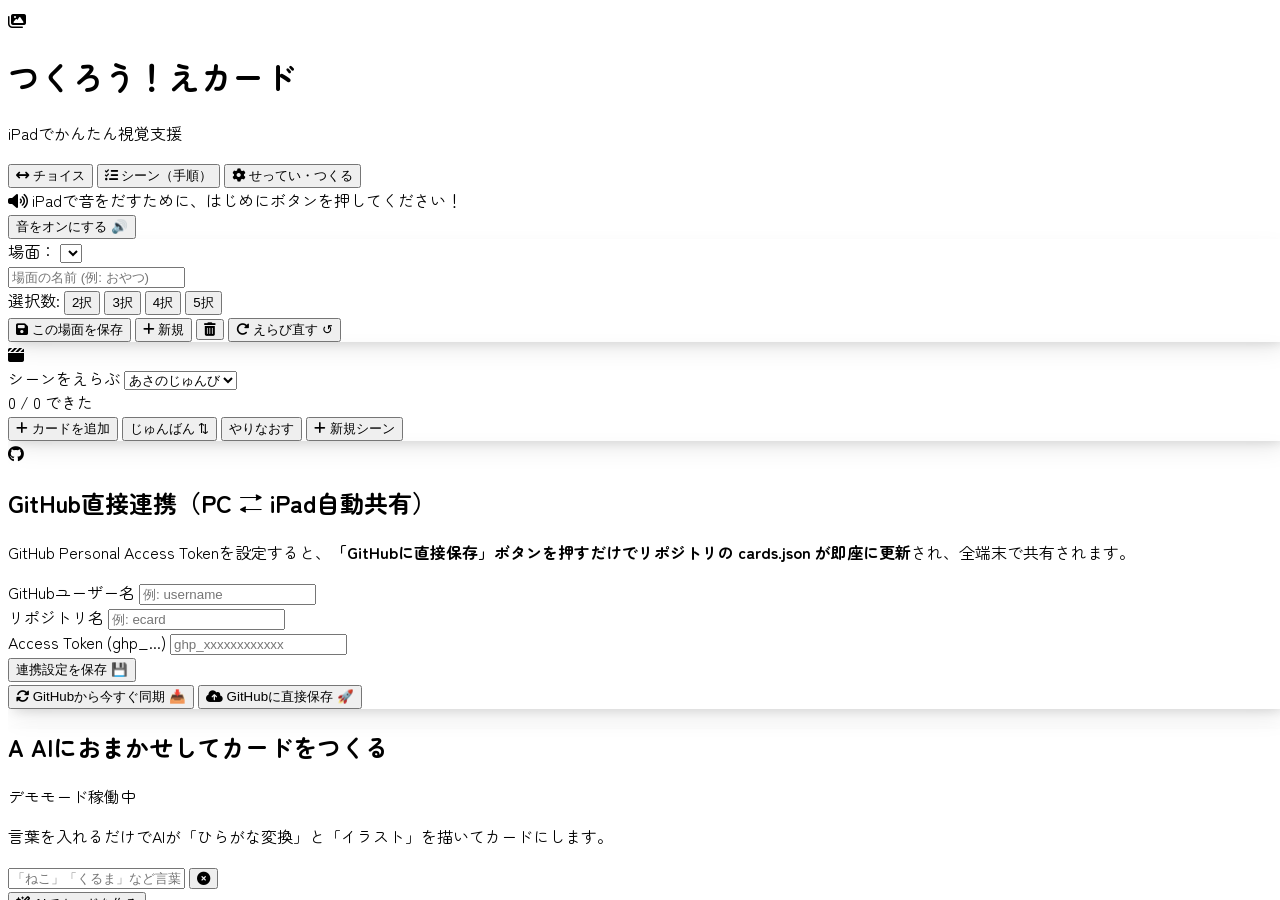
==== commit b63f2fda: "Update index.html" ====
--- a/index.html
+++ b/index.html
@@ -138,13 +138,16 @@
             <button onclick="deleteCurrentChoiceScene()" class="bg-rose-50 hover:bg-rose-100 text-rose-600 border border-rose-200 px-3 py-2 rounded-xl text-xs font-black transition-all whitespace-nowrap" title="現在の場面を削除">
               <i class="fa-solid fa-trash-can"></i>
             </button>
-            <button onclick="resetPracticeSelection()" class="bg-slate-100 hover:bg-slate-200 text-slate-700 px-3 py-2 rounded-xl text-xs font-black transition-all whitespace-nowrap" title="選び直す">
-              <i class="fa-solid fa-rotate-right"></i>
+            
+            <!-- 選び直しボタン（選択固定中は黄色く光ってわかりやすく表示） -->
+            <button onclick="resetPracticeSelection()" id="btn-choice-reset" class="bg-slate-100 hover:bg-slate-200 text-slate-700 border border-slate-300 px-4 py-2 rounded-xl text-xs font-black transition-all whitespace-nowrap flex items-center gap-1.5 shadow-sm" title="選び直す">
+              <i class="fa-solid fa-rotate-right"></i> えらび直す ↺
             </button>
           </div>
 
         </div>
 
+        <!-- Cards Box Container -->
         <div id="choice-cards-container" class="my-auto py-2 flex-grow flex items-center justify-center w-full min-h-[320px]">
         </div>
 
@@ -190,9 +193,50 @@
       <!-- TAB 3: SETTINGS & CREATE -->
       <section id="page-settings" class="hidden space-y-6 flex-grow flex-col">
         
+        <!-- DIRECT GITHUB SYNC WIDGET -->
+        <div class="bg-white p-5 rounded-3xl border-4 border-indigo-200 card-shadow">
+          <div class="flex items-center gap-2 border-b-2 border-slate-100 pb-3 mb-3">
+            <span class="bg-slate-900 text-white w-8 h-8 rounded-full flex items-center justify-center text-sm">
+              <i class="fa-brands fa-github"></i>
+            </span>
+            <h2 class="text-xl font-black text-slate-800">GitHub直接連携（PC ⇄ iPad自動共有）</h2>
+          </div>
+          <p class="text-xs text-slate-500 mb-4 leading-relaxed">
+            GitHub Personal Access Tokenを設定すると、<strong>「GitHubに直接保存」ボタンを押すだけでリポジトリの cards.json が即座に更新</strong>され、全端末で共有されます。
+          </p>
+
+          <div class="grid grid-cols-1 sm:grid-cols-3 gap-3 mb-3">
+            <div>
+              <label class="block text-[10px] font-black text-slate-500 uppercase mb-1">GitHubユーザー名</label>
+              <input type="text" id="github-username-input" placeholder="例: username" class="w-full px-3 py-2 bg-slate-50 border-2 border-slate-200 rounded-xl text-xs font-bold focus:outline-none focus:border-indigo-400">
+            </div>
+            <div>
+              <label class="block text-[10px] font-black text-slate-500 uppercase mb-1">リポジトリ名</label>
+              <input type="text" id="github-repo-input" placeholder="例: ecard" class="w-full px-3 py-2 bg-slate-50 border-2 border-slate-200 rounded-xl text-xs font-bold focus:outline-none focus:border-indigo-400">
+            </div>
+            <div>
+              <label class="block text-[10px] font-black text-slate-500 uppercase mb-1">Access Token (ghp_...)</label>
+              <input type="password" id="github-token-input" placeholder="ghp_xxxxxxxxxxxx" class="w-full px-3 py-2 bg-slate-50 border-2 border-slate-200 rounded-xl text-xs font-bold focus:outline-none focus:border-indigo-400">
+            </div>
+          </div>
+
+          <div class="flex flex-wrap items-center justify-between gap-3 pt-1">
+            <button onclick="saveGitHubSettings()" class="bg-slate-800 hover:bg-slate-900 text-white px-4 py-2.5 rounded-xl text-xs font-black shadow transition-all">
+              連携設定を保存 💾
+            </button>
+            <div class="flex gap-2">
+              <button onclick="syncFromGitHubNow()" class="bg-teal-600 hover:bg-teal-700 text-white px-4 py-2.5 rounded-xl text-xs font-black shadow transition-all flex items-center gap-1.5">
+                <i class="fa-solid fa-rotate"></i> GitHubから今すぐ同期 📥
+              </button>
+              <button onclick="uploadDirectToGitHub()" class="bg-indigo-600 hover:bg-indigo-700 text-white px-5 py-2.5 rounded-xl text-xs font-black shadow transition-all flex items-center gap-1.5">
+                <i class="fa-solid fa-cloud-arrow-up"></i> GitHubに直接保存 🚀
+              </button>
+            </div>
+          </div>
+        </div>
+
         <!-- CARD CREATION SECTION -->
         <div class="grid grid-cols-1 lg:grid-cols-2 gap-6">
-          <!-- Plan A: AI -->
           <div class="bg-white p-5 rounded-3xl border-4 border-indigo-100 card-shadow flex flex-col justify-between">
             <div>
               <div class="flex items-center justify-between mb-3">
@@ -293,12 +337,8 @@
             <span class="bg-indigo-600 text-white w-8 h-8 rounded-full flex items-center justify-center text-sm">
               <i class="fa-solid fa-floppy-disk"></i>
             </span>
-            <h2 class="text-xl font-black text-slate-800">絵カード・シーン・チョイスのバックアップ保存</h2>
-          </div>
-          <p class="text-xs text-slate-500 mb-4 leading-relaxed">
-            作った絵カードや全シーン、チョイスの全場面設定を<strong>1つのバックアップファイルとしてダウンロード保存</strong>できます。
-          </p>
-          
+            <h2 class="text-xl font-black text-slate-800">手動バックアップ保存・復元</h2>
+          </div>
           <div class="grid grid-cols-1 sm:grid-cols-2 gap-3">
             <button onclick="exportBackupData()" class="bg-indigo-600 hover:bg-indigo-700 text-white p-4 rounded-2xl font-black text-sm shadow transition-all flex items-center justify-center gap-2">
               <i class="fa-solid fa-download text-lg"></i>
@@ -700,7 +740,122 @@
       }
     ];
 
-    // === 画像リサイズ・最適化 (250px・軽量化) ===
+    // === GitHub 直接連携機能 ===
+    function initGitHubSettings() {
+      const u = localStorage.getItem('gh_sync_user') || "";
+      const r = localStorage.getItem('gh_sync_repo') || "";
+      const t = localStorage.getItem('gh_sync_token') || "";
+
+      const userElem = document.getElementById('github-username-input');
+      const repoElem = document.getElementById('github-repo-input');
+      const tokenElem = document.getElementById('github-token-input');
+
+      if (userElem) userElem.value = u;
+      if (repoElem) repoElem.value = r;
+      if (tokenElem) tokenElem.value = t;
+    }
+
+    function saveGitHubSettings() {
+      const u = document.getElementById('github-username-input').value.trim();
+      const r = document.getElementById('github-repo-input').value.trim();
+      const t = document.getElementById('github-token-input').value.trim();
+
+      localStorage.setItem('gh_sync_user', u);
+      localStorage.setItem('gh_sync_repo', r);
+      localStorage.setItem('gh_sync_token', t);
+
+      showCustomAlert("success", "保存完了", "GitHub連携情報をブラウザに保存しました！");
+    }
+
+    async function uploadDirectToGitHub() {
+      const user = localStorage.getItem('gh_sync_user');
+      const repo = localStorage.getItem('gh_sync_repo');
+      const token = localStorage.getItem('gh_sync_token');
+
+      if (!user || !repo || !token) {
+        showCustomAlert("warning", "設定不足", "GitHubユーザー名、リポジトリ名、Access Tokenを入力して「連携設定を保存」してください。");
+        return;
+      }
+
+      toggleLoading(true);
+      updateLoadingStatus("GitHubに直接アップロードしています...");
+
+      try {
+        await loadLibrary();
+        const payload = {
+          version: "5.6",
+          exportDate: new Date().toISOString(),
+          library: library,
+          scenes: scenes,
+          choiceScenes: choiceScenes,
+          geminiApiKey: GEMINI_API_KEY || ""
+        };
+
+        const jsonStr = JSON.stringify(payload, null, 2);
+        const encodedContent = btoa(unescape(encodeURIComponent(jsonStr)));
+
+        const getUrl = `https://api.github.com/repos/${user}/${repo}/contents/cards.json`;
+        let sha = null;
+
+        try {
+          const getRes = await fetch(getUrl, {
+            headers: {
+              'Authorization': `token ${token}`,
+              'Accept': 'application/vnd.github.v3+json'
+            }
+          });
+          if (getRes.ok) {
+            const fileData = await getRes.json();
+            sha = fileData.sha;
+          }
+        } catch (e) {}
+
+        const putBody = {
+          message: `Update cards.json from Web App (${new Date().toLocaleString('ja-JP')})`,
+          content: encodedContent
+        };
+        if (sha) putBody.sha = sha;
+
+        const putRes = await fetch(getUrl, {
+          method: 'PUT',
+          headers: {
+            'Authorization': `token ${token}`,
+            'Accept': 'application/vnd.github.v3+json',
+            'Content-Type': 'application/json'
+          },
+          body: JSON.stringify(putBody)
+        });
+
+        if (putRes.ok) {
+          showCustomAlert("success", "GitHub保存成功！ 🚀", `GitHub上の <strong>cards.json</strong> に直接保存しました！<br>他端末で開くだけで自動反映されます。`);
+        } else {
+          const errData = await putRes.json();
+          throw new Error(errData.message || "アップロードに失敗しました");
+        }
+      } catch (err) {
+        showCustomAlert("error", "GitHub通信エラー", `保存に失敗しました。<br>トークン権限やリポジトリ名を確認してください。<br><span class="text-xs text-slate-400">${err.message}</span>`);
+      } finally {
+        toggleLoading(false);
+      }
+    }
+
+    async function syncFromGitHubNow() {
+      toggleLoading(true);
+      updateLoadingStatus("GitHubから最新データを取得しています...");
+      try {
+        await loadSharedCardsFromRepo();
+        await loadLibrary();
+        renderChoiceBoard();
+        renderSceneBoard();
+        showCustomAlert("success", "同期完了 📥", "GitHubから最新の絵カード・場面データを取得しました！");
+      } catch (err) {
+        showCustomAlert("error", "同期エラー", "データの取得に失敗しました。");
+      } finally {
+        toggleLoading(false);
+      }
+    }
+
+    // === 写真リサイズ・最適化 ===
     function processImageFile(file, maxWidth = 250, maxHeight = 250) {
       return new Promise((resolve, reject) => {
         if (!file || !file.type.startsWith('image/')) {
@@ -785,7 +940,6 @@
     async function saveCardToDatabase(card) {
       if (!card || !card.id) return;
       
-      // メモリ配列を即時更新
       const existingIndex = library.findIndex(c => c.id === card.id);
       if (existingIndex >= 0) {
         library[existingIndex] = card;
@@ -793,7 +947,6 @@
         library.unshift(card);
       }
 
-      // IndexedDBへ確実に書き込み完了を待機
       if (db) {
         try {
           await new Promise((resolve, reject) => {
@@ -827,92 +980,7 @@
       renderLibraryGrid();
     }
 
-    // === チョイス管理 ===
-    function initChoiceScenes() {
-      const stored = localStorage.getItem('ecard_choice_scenes_v3');
-      if (stored) {
-        try {
-          choiceScenes = JSON.parse(stored);
-        } catch (e) {
-          choiceScenes = JSON.parse(JSON.stringify(defaultChoiceScenes));
-        }
-      } else {
-        choiceScenes = JSON.parse(JSON.stringify(defaultChoiceScenes));
-      }
-
-      if (!Array.isArray(choiceScenes) || choiceScenes.length === 0) {
-        choiceScenes = JSON.parse(JSON.stringify(defaultChoiceScenes));
-      }
-
-      choiceScenes.forEach((scene, sIdx) => {
-        if (!scene.id) scene.id = 'c_' + Date.now() + '_' + sIdx;
-        if (!scene.title) scene.title = 'チョイス ' + (sIdx + 1);
-        if (!scene.count || scene.count < 2 || scene.count > 5) scene.count = 2;
-        if (!Array.isArray(scene.cards)) scene.cards = [];
-        while (scene.cards.length < 5) {
-          scene.cards.push(null);
-        }
-      });
-
-      const exists = choiceScenes.some(s => s.id === currentChoiceSceneId);
-      if (!exists) {
-        currentChoiceSceneId = choiceScenes[0].id;
-      }
-
-      selectedChoiceCardIndex = null;
-      renderChoiceSceneDropdown();
-      renderChoiceBoard();
-    }
-
-    function saveChoiceScenesToStorage() {
-      localStorage.setItem('ecard_choice_scenes_v3', JSON.stringify(choiceScenes));
-    }
-
-    function renderChoiceSceneDropdown() {
-      const select = document.getElementById('choice-scene-select');
-      const titleInput = document.getElementById('choice-scene-name-input');
-      if (!select) return;
-
-      select.innerHTML = choiceScenes.map(s => `
-        <option value="${s.id}" ${s.id === currentChoiceSceneId ? 'selected' : ''}>${s.title}</option>
-      `).join('');
-
-      const active = getActiveChoiceScene();
-      if (active && titleInput) {
-        titleInput.value = active.title;
-      }
-    }
-
-    function onChoiceSceneSelectChange(newId) {
-      currentChoiceSceneId = newId;
-      selectedChoiceCardIndex = null;
-      const active = getActiveChoiceScene();
-      if (active) {
-        const titleInput = document.getElementById('choice-scene-name-input');
-        if (titleInput) titleInput.value = active.title;
-      }
-      renderChoiceBoard();
-    }
-
-    function getActiveChoiceScene() {
-      if (!choiceScenes || choiceScenes.length === 0) {
-        choiceScenes = JSON.parse(JSON.stringify(defaultChoiceScenes));
-      }
-      let active = choiceScenes.find(s => s.id === currentChoiceSceneId);
-      if (!active) {
-        active = choiceScenes[0];
-        currentChoiceSceneId = active.id;
-      }
-      if (!Array.isArray(active.cards)) {
-        active.cards = [null, null, null, null, null];
-      }
-      while (active.cards.length < 5) {
-        active.cards.push(null);
-      }
-      if (!active.count) active.count = 2;
-      return active;
-    }
-
+    // === チョイス管理（1度選んだら固定・選び直しボタン必須） ===
     function setChoiceCount(count) {
       const scene = getActiveChoiceScene();
       scene.count = parseInt(count, 10);
@@ -929,6 +997,7 @@
       const count = scene.count || 2;
       const cards = scene.cards || [];
 
+      // 択数ボタン
       [2, 3, 4, 5].forEach(num => {
         const btn = document.getElementById(`btn-choice-count-${num}`);
         if (btn) {
@@ -940,6 +1009,16 @@
         }
       });
 
+      // 選び直しボタンの視覚的強調（選択固定中は黄色く目立つ）
+      const resetBtn = document.getElementById('btn-choice-reset');
+      if (resetBtn) {
+        if (selectedChoiceCardIndex !== null) {
+          resetBtn.className = "bg-amber-400 hover:bg-amber-500 text-slate-900 border-2 border-amber-500 px-4 py-2 rounded-xl text-xs font-black transition-all whitespace-nowrap flex items-center gap-1.5 shadow-md animate-bounce";
+        } else {
+          resetBtn.className = "bg-slate-100 hover:bg-slate-200 text-slate-700 border border-slate-300 px-4 py-2 rounded-xl text-xs font-black transition-all whitespace-nowrap flex items-center gap-1.5 shadow-sm";
+        }
+      }
+
       let gridClass = "grid gap-4 sm:gap-6 w-full mx-auto ";
       if (count === 2) gridClass += "grid-cols-2 max-w-3xl";
       else if (count === 3) gridClass += "grid-cols-3 max-w-4xl";
@@ -952,15 +1031,27 @@
         const card = cards[i] || null;
         const isSelected = selectedChoiceCardIndex === i;
         const isDimmed = selectedChoiceCardIndex !== null && selectedChoiceCardIndex !== i;
+        const hasChoiceMade = selectedChoiceCardIndex !== null;
 
         html += `
           <div id="choice-box-${i}" onclick="onSlotBoxClick(${i})" 
-               class="group relative bg-white border-4 sm:border-8 ${isSelected ? 'border-indigo-500 bg-indigo-50/30' : 'border-white'} card-shadow rounded-[28px] sm:rounded-[36px] p-3 sm:p-5 flex flex-col items-center justify-between aspect-square min-h-[140px] cursor-pointer transition-all duration-300 active:scale-95 transform hover:-translate-y-1 select-none overflow-hidden ${isSelected ? 'selected-bounce shadow-2xl' : ''}">
+               class="group relative bg-white border-4 sm:border-8 ${isSelected ? 'border-indigo-600 ring-4 ring-indigo-300 bg-indigo-50/50 scale-105' : 'border-white'} card-shadow rounded-[28px] sm:rounded-[36px] p-3 sm:p-5 flex flex-col items-center justify-between aspect-square min-h-[140px] ${hasChoiceMade ? 'cursor-default' : 'cursor-pointer active:scale-95 hover:-translate-y-1'} transition-all duration-300 select-none overflow-hidden ${isSelected ? 'selected-bounce shadow-2xl' : ''}">
             
-            <button type="button" onclick="openChoiceCardModal(${i}, event)" class="absolute top-2 right-2 bg-indigo-50 hover:bg-indigo-600 text-indigo-700 hover:text-white border border-indigo-200 w-8 h-8 rounded-full flex items-center justify-center text-xs font-black z-20 shadow transition-all" title="カードを変更">
-              <i class="fa-solid fa-repeat"></i>
-            </button>
-
+            <!-- 選択中は変更ボタンを隠して誤操作を完全防止 -->
+            ${!hasChoiceMade ? `
+              <button type="button" onclick="openChoiceCardModal(${i}, event)" class="absolute top-2 right-2 bg-indigo-50 hover:bg-indigo-600 text-indigo-700 hover:text-white border border-indigo-200 w-8 h-8 rounded-full flex items-center justify-center text-xs font-black z-20 shadow transition-all" title="カードを変更">
+                <i class="fa-solid fa-repeat"></i>
+              </button>
+            ` : ''}
+
+            <!-- 選択中の「えらんだ！」バッジ -->
+            ${isSelected ? `
+              <div class="absolute top-2 right-2 bg-indigo-600 text-white text-[11px] font-black px-2.5 py-1 rounded-full shadow-md z-20 flex items-center gap-1">
+                <i class="fa-solid fa-star text-amber-300"></i> えらんだ！
+              </div>
+            ` : ''}
+
+            <!-- スロット番号バッジ -->
             <span class="absolute top-2 left-2 w-6 h-6 sm:w-7 sm:h-7 bg-slate-100 text-slate-500 text-xs sm:text-sm font-black rounded-full flex items-center justify-center border border-slate-200 shadow-inner">
               ${i + 1}
             </span>
@@ -981,8 +1072,9 @@
               </div>
             `}
 
-            <div class="absolute inset-0 bg-slate-900/40 backdrop-grayscale rounded-[24px] pointer-events-none transition-all duration-300 flex items-center justify-center ${isDimmed ? 'opacity-100' : 'opacity-0'}">
-              <i class="fa-solid fa-ban text-white/40 text-5xl"></i>
+            <!-- 選ばれなかったカードを完全に暗転・無効化 -->
+            <div class="absolute inset-0 bg-slate-900/60 backdrop-grayscale rounded-[24px] pointer-events-none transition-all duration-300 flex items-center justify-center ${isDimmed ? 'opacity-100' : 'opacity-0'}">
+              <i class="fa-solid fa-ban text-white/50 text-5xl"></i>
             </div>
 
           </div>
@@ -993,15 +1085,23 @@
       container.innerHTML = html;
     }
 
+    // スロットBoxクリック時の制御（1度選んだら選び直すまで完全固定）
     function onSlotBoxClick(idx) {
+      // 既にカードが選択済みの場合は、選び直しボタンを押すまで完全に無反応にする
+      if (selectedChoiceCardIndex !== null) {
+        return;
+      }
+
       const scene = getActiveChoiceScene();
       const card = scene.cards[idx];
       
+      // 未設定枠ならカード設定モーダルを開く
       if (!card) {
         openChoiceCardModal(idx, null);
         return;
       }
 
+      // カードを選択状態に固定
       selectedChoiceCardIndex = idx;
       playSound('complete');
 
@@ -1015,6 +1115,7 @@
       renderChoiceBoard();
     }
 
+    // 選び直しボタンを押した時だけ固定解除
     function resetPracticeSelection() {
       selectedChoiceCardIndex = null;
       playSound('wrong');
@@ -1023,6 +1124,9 @@
 
     async function openChoiceCardModal(slotIdx, event) {
       if (event) event.stopPropagation();
+      // 選択固定中はモーダルを開かせない
+      if (selectedChoiceCardIndex !== null) return;
+
       currentChoicePickerIndex = slotIdx;
       
       const titleElem = document.getElementById('choice-modal-slot-title');
@@ -1852,10 +1956,10 @@
         const textPrompt = `日本語「${wordText}」をすべて「ひらがな」に変換してください。漢字・カタカナ・アルファベットは子供向けひらがなにし、余計な説明や記号を含めず変換後の文字列のみを1行で出力してください。`;
         try {
           const apiResponse = await callGeminiText(textPrompt, GEMINI_API_KEY);
-          return apiResponse.replace(/[\r\n\s\.\,\、\.「」\、\。"'`]/g, "");
+          return apiResponse.replace(/[\\r\\n\\s\\.\\,\\、\\.「」\\、\\。"'`]/g, "");
         } catch (e) {}
       }
-      return wordText.replace(/[\u30a1-\u30f6]/g, m => String.fromCharCode(m.charCodeAt(0) - 0x60));
+      return wordText.replace(/[\\u30a1-\\u30f6]/g, m => String.fromCharCode(m.charCodeAt(0) - 0x60));
     }
 
     function generateProceduralCard(word) {
@@ -2072,7 +2176,7 @@
       uploadedImageBase64 = "";
     }
 
-    // === ライブラリ ===
+    // === ライブラリ管理 ===
     function updateLibraryCount() {
       const el = document.getElementById('library-count');
       if (el) el.innerText = `${library.length}枚`;
@@ -2161,7 +2265,7 @@
       try {
         await loadLibrary();
         const backupData = {
-          version: "5.5",
+          version: "5.6",
           exportDate: new Date().toISOString(),
           library: library,
           scenes: scenes,
@@ -2560,6 +2664,7 @@
         await loadSharedCardsFromRepo();
         initScenes();
         initChoiceScenes();
+        initGitHubSettings();
         
         if (library.length === 0) {
           const sampleCards = [
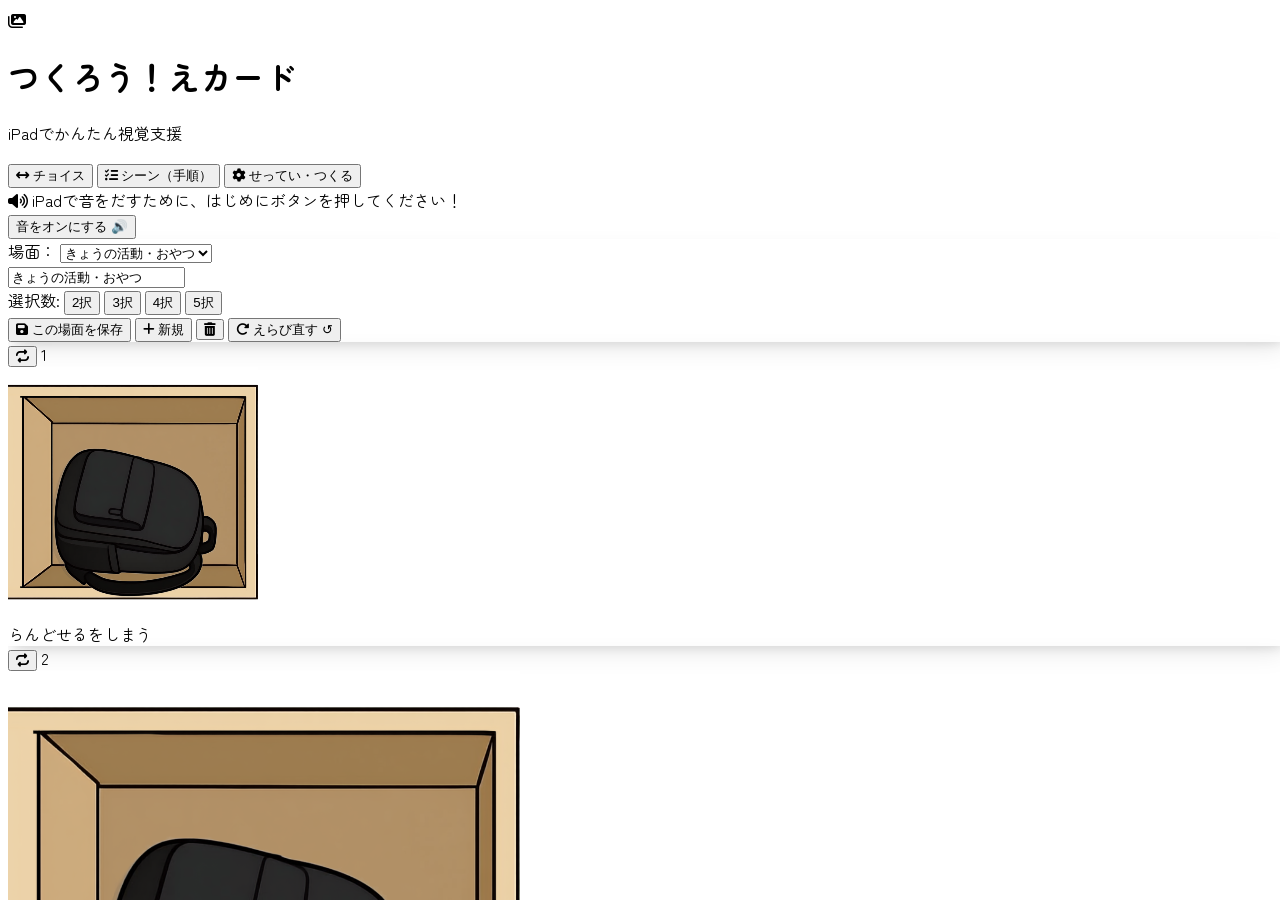
==== commit 556b0f7e: "Rename ecard_app.html to index.html" ====
--- a/index.html
+++ b/index.html
@@ -139,7 +139,7 @@
               <i class="fa-solid fa-trash-can"></i>
             </button>
             
-            <!-- 選び直しボタン（選択固定中は黄色く光ってわかりやすく表示） -->
+            <!-- 選び直しボタン（選択固定中は黄色く強調表示） -->
             <button onclick="resetPracticeSelection()" id="btn-choice-reset" class="bg-slate-100 hover:bg-slate-200 text-slate-700 border border-slate-300 px-4 py-2 rounded-xl text-xs font-black transition-all whitespace-nowrap flex items-center gap-1.5 shadow-sm" title="選び直す">
               <i class="fa-solid fa-rotate-right"></i> えらび直す ↺
             </button>
@@ -980,7 +980,66 @@
       renderLibraryGrid();
     }
 
-    // === チョイス管理（1度選んだら固定・選び直しボタン必須） ===
+    // === チョイス場面の初期化・保存 ===
+    function initChoiceScenes() {
+      const stored = localStorage.getItem('ecard_choice_scenes_v3');
+      if (stored) {
+        try {
+          choiceScenes = JSON.parse(stored);
+        } catch (e) {
+          choiceScenes = JSON.parse(JSON.stringify(defaultChoiceScenes));
+        }
+      } else {
+        choiceScenes = JSON.parse(JSON.stringify(defaultChoiceScenes));
+      }
+
+      if (!choiceScenes || choiceScenes.length === 0) {
+        choiceScenes = JSON.parse(JSON.stringify(defaultChoiceScenes));
+      }
+
+      currentChoiceSceneId = choiceScenes[0].id;
+      renderChoiceSceneDropdown();
+    }
+
+    function saveChoiceScenesToStorage() {
+      localStorage.setItem('ecard_choice_scenes_v3', JSON.stringify(choiceScenes));
+    }
+
+    function getActiveChoiceScene() {
+      let scene = choiceScenes.find(s => s.id === currentChoiceSceneId);
+      if (!scene) {
+        scene = choiceScenes[0];
+        currentChoiceSceneId = scene ? scene.id : currentChoiceSceneId;
+      }
+      if (scene && !Array.isArray(scene.cards)) {
+        scene.cards = [null, null, null, null, null];
+      }
+      return scene;
+    }
+
+    function renderChoiceSceneDropdown() {
+      const select = document.getElementById('choice-scene-select');
+      if (select) {
+        select.innerHTML = choiceScenes.map(s => `
+          <option value="${s.id}" ${s.id === currentChoiceSceneId ? 'selected' : ''}>${s.title}</option>
+        `).join('');
+      }
+
+      const activeScene = getActiveChoiceScene();
+      const nameInput = document.getElementById('choice-scene-name-input');
+      if (nameInput) {
+        nameInput.value = activeScene ? activeScene.title : '';
+      }
+    }
+
+    function onChoiceSceneSelectChange(newId) {
+      currentChoiceSceneId = newId;
+      selectedChoiceCardIndex = null;
+      renderChoiceSceneDropdown();
+      renderChoiceBoard();
+    }
+
+    // === チョイス管理（1度選んだら完全固定・選び直しボタン必須） ===
     function setChoiceCount(count) {
       const scene = getActiveChoiceScene();
       scene.count = parseInt(count, 10);
@@ -996,6 +1055,7 @@
       const scene = getActiveChoiceScene();
       const count = scene.count || 2;
       const cards = scene.cards || [];
+      const hasSelected = selectedChoiceCardIndex !== null;
 
       // 択数ボタン
       [2, 3, 4, 5].forEach(num => {
@@ -1012,7 +1072,7 @@
       // 選び直しボタンの視覚的強調（選択固定中は黄色く目立つ）
       const resetBtn = document.getElementById('btn-choice-reset');
       if (resetBtn) {
-        if (selectedChoiceCardIndex !== null) {
+        if (hasSelected) {
           resetBtn.className = "bg-amber-400 hover:bg-amber-500 text-slate-900 border-2 border-amber-500 px-4 py-2 rounded-xl text-xs font-black transition-all whitespace-nowrap flex items-center gap-1.5 shadow-md animate-bounce";
         } else {
           resetBtn.className = "bg-slate-100 hover:bg-slate-200 text-slate-700 border border-slate-300 px-4 py-2 rounded-xl text-xs font-black transition-all whitespace-nowrap flex items-center gap-1.5 shadow-sm";
@@ -1030,21 +1090,30 @@
       for (let i = 0; i < count; i++) {
         const card = cards[i] || null;
         const isSelected = selectedChoiceCardIndex === i;
-        const isDimmed = selectedChoiceCardIndex !== null && selectedChoiceCardIndex !== i;
-        const hasChoiceMade = selectedChoiceCardIndex !== null;
+        const isDimmed = hasSelected && !isSelected;
+
+        // クラス設定：選択完了後はタップ不可・拡大等のアニメーションも無効化
+        let boxClass = "group relative bg-white border-4 sm:border-8 rounded-[28px] sm:rounded-[36px] p-3 sm:p-5 flex flex-col items-center justify-between aspect-square min-h-[140px] select-none overflow-hidden transition-all duration-300 ";
+        
+        if (isSelected) {
+          boxClass += "border-indigo-600 ring-4 ring-indigo-300 bg-indigo-50/50 scale-105 shadow-2xl selected-bounce cursor-default";
+        } else if (isDimmed) {
+          boxClass += "border-white card-shadow opacity-40 pointer-events-none cursor-not-allowed";
+        } else {
+          boxClass += "border-white card-shadow cursor-pointer active:scale-95 transform hover:-translate-y-1";
+        }
 
         html += `
-          <div id="choice-box-${i}" onclick="onSlotBoxClick(${i})" 
-               class="group relative bg-white border-4 sm:border-8 ${isSelected ? 'border-indigo-600 ring-4 ring-indigo-300 bg-indigo-50/50 scale-105' : 'border-white'} card-shadow rounded-[28px] sm:rounded-[36px] p-3 sm:p-5 flex flex-col items-center justify-between aspect-square min-h-[140px] ${hasChoiceMade ? 'cursor-default' : 'cursor-pointer active:scale-95 hover:-translate-y-1'} transition-all duration-300 select-none overflow-hidden ${isSelected ? 'selected-bounce shadow-2xl' : ''}">
+          <div id="choice-box-${i}" onclick="onSlotBoxClick(${i})" class="${boxClass}">
             
-            <!-- 選択中は変更ボタンを隠して誤操作を完全防止 -->
-            ${!hasChoiceMade ? `
+            <!-- 選択中は変更ボタンを非表示にして誤操作防止 -->
+            ${!hasSelected ? `
               <button type="button" onclick="openChoiceCardModal(${i}, event)" class="absolute top-2 right-2 bg-indigo-50 hover:bg-indigo-600 text-indigo-700 hover:text-white border border-indigo-200 w-8 h-8 rounded-full flex items-center justify-center text-xs font-black z-20 shadow transition-all" title="カードを変更">
                 <i class="fa-solid fa-repeat"></i>
               </button>
             ` : ''}
 
-            <!-- 選択中の「えらんだ！」バッジ -->
+            <!-- 選択中のカードに「えらんだ！」バッジを表示 -->
             ${isSelected ? `
               <div class="absolute top-2 right-2 bg-indigo-600 text-white text-[11px] font-black px-2.5 py-1 rounded-full shadow-md z-20 flex items-center gap-1">
                 <i class="fa-solid fa-star text-amber-300"></i> えらんだ！
@@ -1072,10 +1141,12 @@
               </div>
             `}
 
-            <!-- 選ばれなかったカードを完全に暗転・無効化 -->
-            <div class="absolute inset-0 bg-slate-900/60 backdrop-grayscale rounded-[24px] pointer-events-none transition-all duration-300 flex items-center justify-center ${isDimmed ? 'opacity-100' : 'opacity-0'}">
-              <i class="fa-solid fa-ban text-white/50 text-5xl"></i>
-            </div>
+            <!-- グレーアウト用の暗転オーバーレイ -->
+            ${isDimmed ? `
+              <div class="absolute inset-0 bg-slate-900/60 backdrop-grayscale rounded-[24px] pointer-events-none flex items-center justify-center z-10">
+                <i class="fa-solid fa-ban text-white/50 text-5xl"></i>
+              </div>
+            ` : ''}
 
           </div>
         `;
@@ -1087,7 +1158,7 @@
 
     // スロットBoxクリック時の制御（1度選んだら選び直すまで完全固定）
     function onSlotBoxClick(idx) {
-      // 既にカードが選択済みの場合は、選び直しボタンを押すまで完全に無反応にする
+      // 既にカードが選択済みの場合は、選び直しボタンを押すまで完全にガード
       if (selectedChoiceCardIndex !== null) {
         return;
       }
@@ -2223,7 +2294,7 @@
             try {
               await new Promise((resolve) => {
                 const transaction = db.transaction(['cards'], 'readwrite');
-                const store = transaction.objectStore(['cards']);
+                const store = transaction.objectStore('cards');
                 const req = store.delete(id);
                 req.onsuccess = () => resolve();
                 req.onerror = () => resolve();
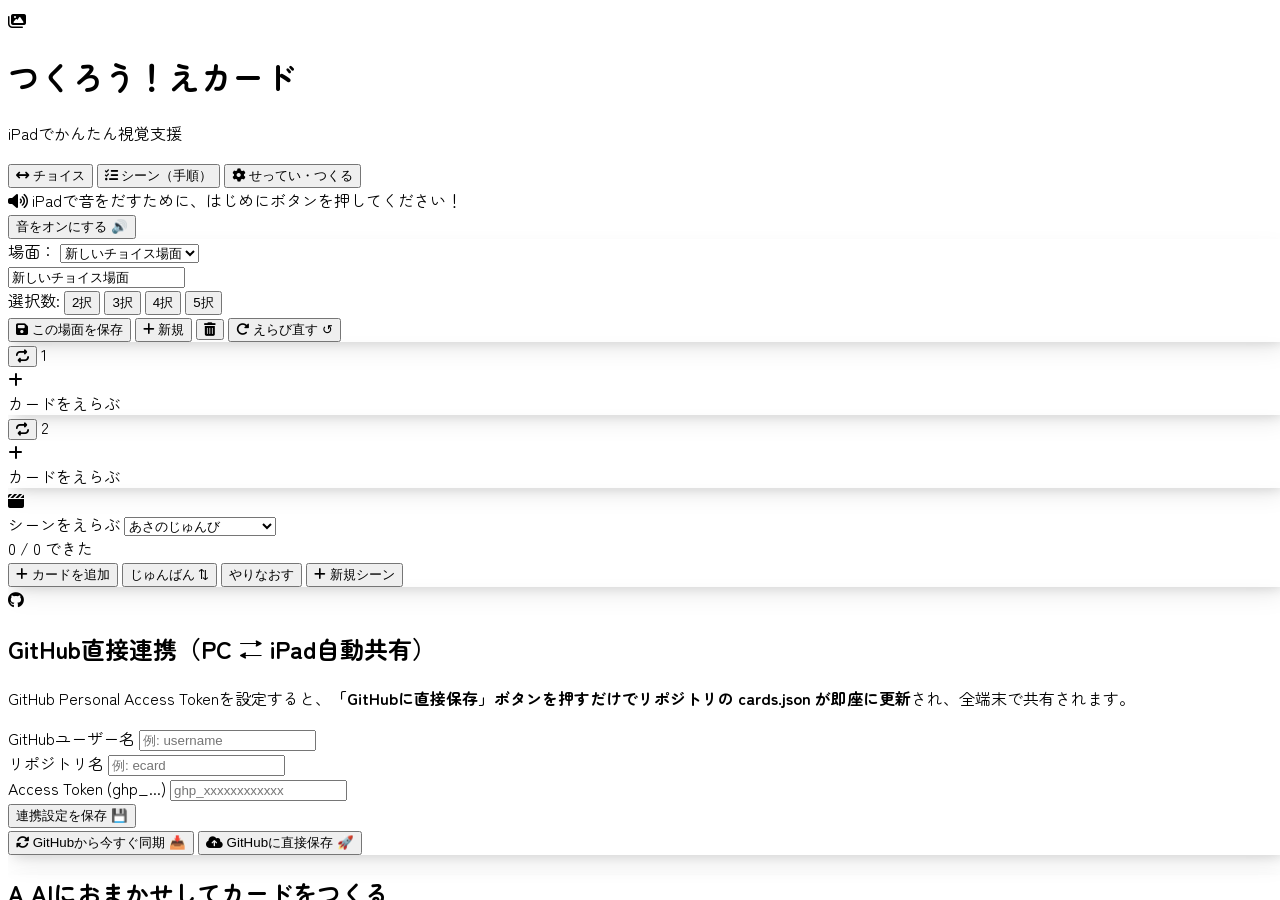
==== commit 0b59ae15: "Update index.html" ====
--- a/index.html
+++ b/index.html
@@ -661,6 +661,11 @@
 
   <script>
     // === グローバル共通変数 ===
+const GAS_API_URL =
+  "https://script.google.com/macros/s/AKfycbzGg9OhzuiYST_C_0z_Kb43u2Rv08KK9XKyPJGcWE6FYYiJ4y0dyS7pq1Qd3Zr24jzsUg/exec";
+
+const GAS_SYNC_SECRET = "doaekguasosewo954oasnfoeqw4ru8asjf549sakfwe";
+    
     let GEMINI_API_KEY = "";
     let db = null;
     let library = [];
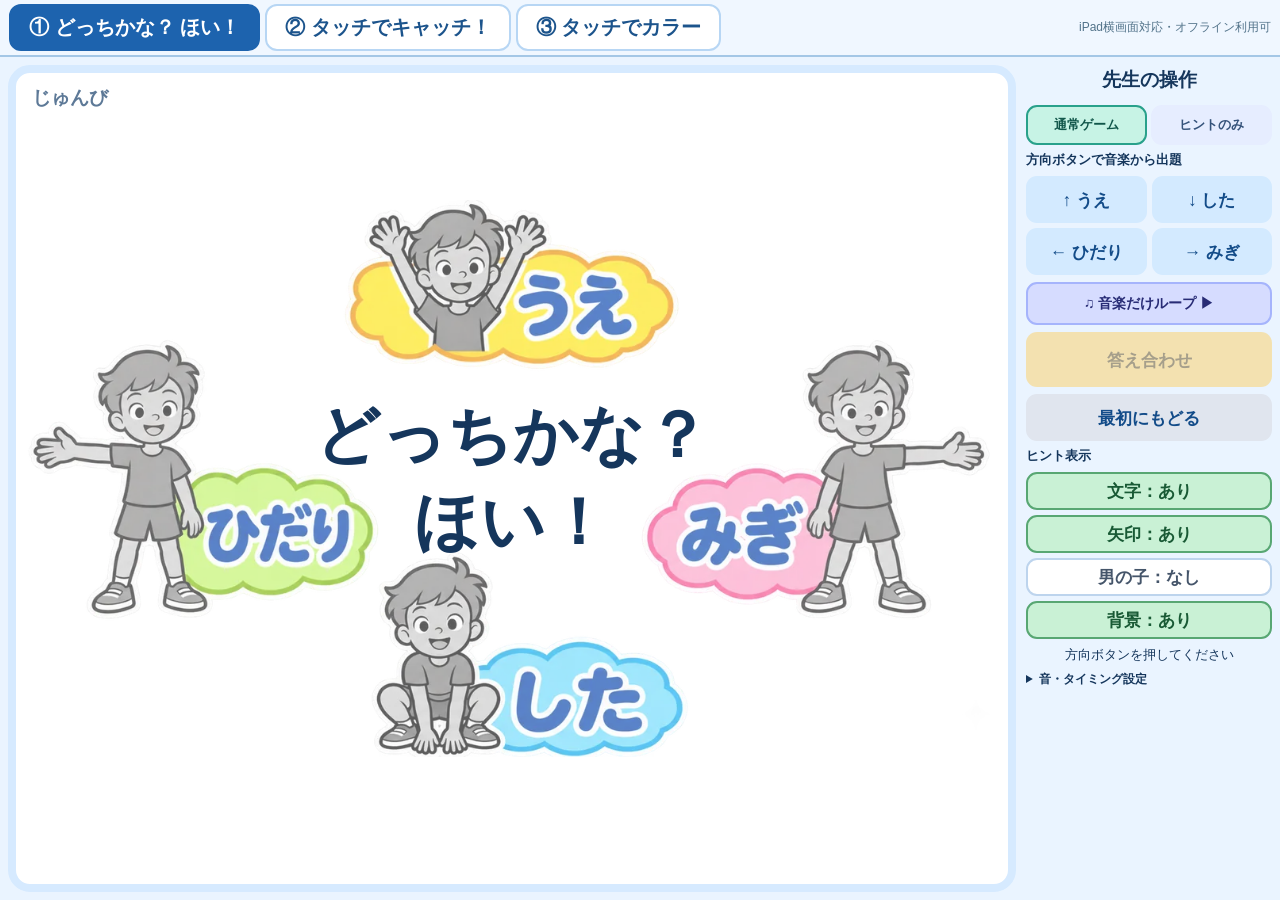
==== commit 403e417a: "Rename Index.html to index.html" ====
--- a/index.html
+++ b/index.html
@@ -1,2767 +1,637 @@
-<!DOCTYPE html>
-<html lang="ja">
-<head>
-  <meta charset="UTF-8">
-  <meta name="viewport" content="width=device-width, initial-scale=1.0, maximum-scale=1.0, user-scalable=no">
-  <title>つくろう！えカード</title>
+<!doctype html><html lang="ja"><head><meta charset="utf-8"><meta name="viewport" content="width=device-width, initial-scale=1,viewport-fit=cover"><title>方向ゲーム 3つのゲーム</title><style>
+*{box-sizing:border-box}html,body{height:100%;margin:0;font-family:-apple-system,"Hiragino Kaku Gothic ProN",Meiryo,sans-serif;background:#dceaf8}body{display:flex;flex-direction:column;overflow:hidden}.tabs{display:flex;gap:5px;align-items:center;flex:0 0 52px;padding:4px 9px;background:#f0f7ff;border-bottom:2px solid #a4c7e6;box-shadow:0 2px 5px #0001}.tab{border:2px solid #b7d6f4;background:#fff;color:#1c548c;border-radius:12px;font-size:clamp(13px,1.6vw,20px);font-weight:900;padding:8px 18px;min-width:160px;cursor:pointer;touch-action:manipulation}.tab.active{background:#1d63ae;color:#fff;border-color:#1d63ae}#tabNote{font-size:12px;color:#52738a;margin-left:auto}.frame{flex:1 1 auto;width:100%;border:0;min-height:0;display:none;background:white}.frame.active{display:block}@media(max-width:690px){.tabs{flex-basis:46px;padding:3px}.tab{min-width:0;flex:1;padding:7px 2px;font-size:11px}#tabNote{display:none}}
+</style></head><body>
+<noscript><div style="padding:24px;background:#fff5e7;color:#5a3510">このゲームはJavaScriptが必要です。SafariまたはChromeで開いてください。</div></noscript><nav class="tabs" aria-label="ゲームの切り替え"><button class="tab active" id="tabHoi" role="tab" aria-selected="true" aria-controls="frameHoi">① どっちかな？ ほい！</button><button class="tab" id="tabCatch" role="tab" aria-selected="false" aria-controls="frameCatch">② タッチでキャッチ！</button><button class="tab" id="tabColor" role="tab" aria-selected="false" aria-controls="frameColor">③ タッチでカラー</button><div id="tabNote">iPad横画面対応・オフライン利用可</div></nav>
+<iframe class="frame active" id="frameHoi" title="どっちかな？ ほい！" srcdoc="&lt;!doctype html&gt;&lt;html lang=&quot;ja&quot;&gt;&lt;head&gt;&lt;meta charset=&quot;utf-8&quot;&gt;&lt;meta name=&quot;viewport&quot; content=&quot;width=device-width,initial-scale=1,viewport-fit=cover&quot;&gt;&lt;title&gt;どっちかな？ ほい！｜方向ゲーム&lt;/title&gt;&lt;style&gt;
+*{box-sizing:border-box}html,body{height:100%;margin:0;font-family:-apple-system,&#x27;Hiragino Kaku Gothic ProN&#x27;,&#x27;Yu Gothic&#x27;,sans-serif;background:#eaf4ff;color:#15365c}main{height:100dvh;display:flex;overflow:hidden}.stage{width:calc(80% - 16px);flex:0 0 calc(80% - 16px);display:flex;align-items:center;justify-content:center;position:relative;background:#fff;border:8px solid #d6eaff;border-radius:22px;margin:8px;overflow:hidden}.panel{width:20%;flex:0 0 20%;min-width:0;overflow-y:auto;padding:8px 8px 14px 2px;display:flex;flex-direction:column;gap:7px}h1{font-size:clamp(14px,1.45vw,21px);margin:2px 0 5px;text-align:center}.dirgrid{display:grid;grid-template-columns:1fr 1fr;gap:5px}button{border:0;border-radius:11px;min-height:47px;font-weight:900;font-size:clamp(13px,1.35vw,20px);color:#134c89;background:#d3eaff;touch-action:manipulation;cursor:pointer}button:active{transform:scale(.98)}button:disabled{opacity:.45}.answer{background:#ffcc52;color:#543900;min-height:55px}.restart{background:#e0e5ee}.small{font-size:clamp(11px,1.0vw,15px);font-weight:700}.toggles{display:grid;gap:5px}.toggle{background:#fff;border:2px solid #bdd4ed;color:#45556a;min-height:38px}.toggle.on{background:#c9f1d5;border-color:#58a773;color:#195a35}.status{font-size:clamp(11px,1vw,14px);line-height:1.4;text-align:center}.central{text-align:center;display:flex;flex-direction:column;align-items:center;justify-content:center;gap:1vh;width:100%;height:100%;padding:2%}.word{font-size:clamp(56px,10vw,170px);font-weight:900;line-height:1.1}.arrow{font-size:clamp(100px,16vw,230px);font-weight:900;line-height:1;color:#147bdf}.boy{max-height:57vh;max-width:65%;object-fit:contain}.boy{transform:none!important}.caption{font-size:clamp(22px,4vw,58px);font-weight:900}.hoi-graphic{display:block;max-width:92%;max-height:76vh;width:auto;height:auto;object-fit:contain;filter:drop-shadow(0 12px 5px rgba(11,47,95,.14));animation:pophoi .3s ease-out both}@keyframes pophoi{from{transform:scale(.78);opacity:.5}to{transform:scale(1);opacity:1}}.hide{display:none!important}details{font-size:12px}details summary{cursor:pointer;font-weight:700}input[type=range]{width:100%}label{display:block;margin:7px 0}#ready{font-size:clamp(30px,5vw,75px);font-weight:900}#phase{position:absolute;top:12px;left:16px;color:#5d7997;font-weight:700;font-size:clamp(12px,1.5vw,21px)}@media(max-width:700px){.stage{margin:3px;border-width:3px;border-radius:12px}.panel{padding:3px 3px 5px 0;gap:4px}button{min-height:40px;border-radius:7px;font-size:12px}.answer{min-height:44px}.toggle{min-height:33px}.small{font-size:10px}h1{font-size:12px}.status{font-size:10px}}
+#directionBackdrop{position:absolute;inset:0;width:100%;height:100%;object-fit:contain;opacity:.65;pointer-events:none;z-index:0}
+.stage&gt;.central{position:relative;z-index:2}
+#phase{z-index:3}
+
+/* The teacher controls stay within the existing 20% right-hand column. */
+.mode-row{display:grid;grid-template-columns:1fr 1fr;gap:4px}
+.mode-choice{font-size:clamp(11px,1.05vw,15px);min-height:40px;background:#e6edff;color:#35537b;border:2px solid transparent}
+.mode-choice.active{background:#c7f3e5;border-color:#29a18b;color:#11564a}
+.loop-btn{background:#d6dcff;color:#282c76;min-height:43px;font-size:clamp(11px,1.12vw,16px);border:2px solid #a5b4fc}
+.loop-btn.playing{background:#3555ce;color:white;border-color:#233fa8}
+.hint-repeat{background:#cdf0ff;color:#10486a;min-height:46px;border:2px solid #61b8dc;font-size:clamp(11px,1.18vw,17px)}.hint-repeat.active{background:#b3f0d2;border-color:#44a775;color:#185333}.hoi-button{background:#ffe4a6;color:#754306;min-height:40px;font-size:clamp(12px,1.15vw,16px)}
+#loopTitle{font-size:clamp(26px,5vw,76px);font-weight:900;color:#1f5eb7;text-shadow:0 2px 0 #fff;line-height:1.4;max-width:90%;text-align:center}
+@media(max-width:700px){.mode-choice,.loop-btn,.hoi-button{font-size:10px;min-height:36px}}
+.central.hint-compact .word{font-size:clamp(36px,7vw,110px)}.central.hint-compact .arrow{font-size:clamp(58px,9vw,145px)}.central.hint-compact .boy{max-height:35vh;max-width:70%}&lt;/style&gt;&lt;/head&gt;&lt;body&gt;&lt;main&gt;&lt;section class=&quot;stage&quot;&gt;&lt;img id=&quot;directionBackdrop&quot; class=&quot;hide&quot; alt=&quot;上下左右の背景イラスト&quot; src=&quot;[data-uri]&quot;&gt;&lt;div id=&quot;phase&quot;&gt;じゅんび&lt;/div&gt;&lt;div class=&quot;central&quot;&gt;&lt;div id=&quot;ready&quot;&gt;どっちかな？&lt;br&gt;ほい！&lt;/div&gt;&lt;div id=&quot;loopTitle&quot; class=&quot;hide&quot; aria-live=&quot;polite&quot;&gt;♫ おんがく ♪&lt;br&gt;ループ中&lt;/div&gt;&lt;div id=&quot;word&quot; class=&quot;word hide&quot;&gt;&lt;/div&gt;&lt;div id=&quot;arrow&quot; class=&quot;arrow hide&quot;&gt;&lt;/div&gt;&lt;img id=&quot;boy&quot; class=&quot;boy hide&quot; alt=&quot;方向を示す男の子&quot; src=&quot;&quot;&gt;&lt;img id=&quot;hoiGraphic&quot; class=&quot;hoi-graphic hide&quot; alt=&quot;ほい！&quot; src=&quot;[data-uri]&quot;&gt;&lt;div id=&quot;msg&quot; class=&quot;caption hide&quot;&gt;&lt;/div&gt;&lt;/div&gt;&lt;/section&gt;&lt;aside class=&quot;panel&quot;&gt;&lt;h1&gt;先生の操作&lt;/h1&gt;&lt;div class=&quot;mode-row&quot; role=&quot;group&quot; aria-label=&quot;ゲームモード&quot;&gt;&lt;button type=&quot;button&quot; id=&quot;normalMode&quot; class=&quot;mode-choice active&quot; aria-pressed=&quot;true&quot;&gt;通常ゲーム&lt;/button&gt;&lt;button type=&quot;button&quot; id=&quot;hintMode&quot; class=&quot;mode-choice&quot; aria-pressed=&quot;false&quot;&gt;ヒントのみ&lt;/button&gt;&lt;/div&gt;&lt;div class=&quot;small&quot; id=&quot;modeGuide&quot;&gt;方向ボタンで音楽から出題&lt;/div&gt;&lt;div class=&quot;dirgrid&quot;&gt;&lt;button data-dir=&quot;up&quot;&gt;↑ うえ&lt;/button&gt;&lt;button data-dir=&quot;down&quot;&gt;↓ した&lt;/button&gt;&lt;button data-dir=&quot;left&quot;&gt;← ひだり&lt;/button&gt;&lt;button data-dir=&quot;right&quot;&gt;→ みぎ&lt;/button&gt;&lt;/div&gt;&lt;button id=&quot;loopMusic&quot; class=&quot;loop-btn&quot; type=&quot;button&quot; aria-pressed=&quot;false&quot;&gt;♫ 音楽だけループ ▶&lt;/button&gt;&lt;button id=&quot;showHoi&quot; class=&quot;hoi-button hide&quot; type=&quot;button&quot; disabled&gt;ほい！でヒントを消す&lt;/button&gt;&lt;button id=&quot;repeatHint&quot; class=&quot;hint-repeat hide&quot; type=&quot;button&quot; disabled aria-pressed=&quot;false&quot;&gt;🔊 ヒントをもう一度&lt;/button&gt;&lt;button id=&quot;answer&quot; class=&quot;answer&quot; disabled&gt;答え合わせ&lt;/button&gt;&lt;button id=&quot;reset&quot; class=&quot;restart&quot;&gt;最初にもどる&lt;/button&gt;&lt;div class=&quot;small&quot;&gt;ヒント表示&lt;/div&gt;&lt;div class=&quot;toggles&quot;&gt;&lt;button id=&quot;textToggle&quot; class=&quot;toggle on&quot;&gt;文字：あり&lt;/button&gt;&lt;button id=&quot;arrowToggle&quot; class=&quot;toggle on&quot;&gt;矢印：あり&lt;/button&gt;&lt;button id=&quot;boyToggle&quot; class=&quot;toggle&quot;&gt;男の子：なし&lt;/button&gt;&lt;button id=&quot;backdropToggle&quot; class=&quot;toggle on&quot;&gt